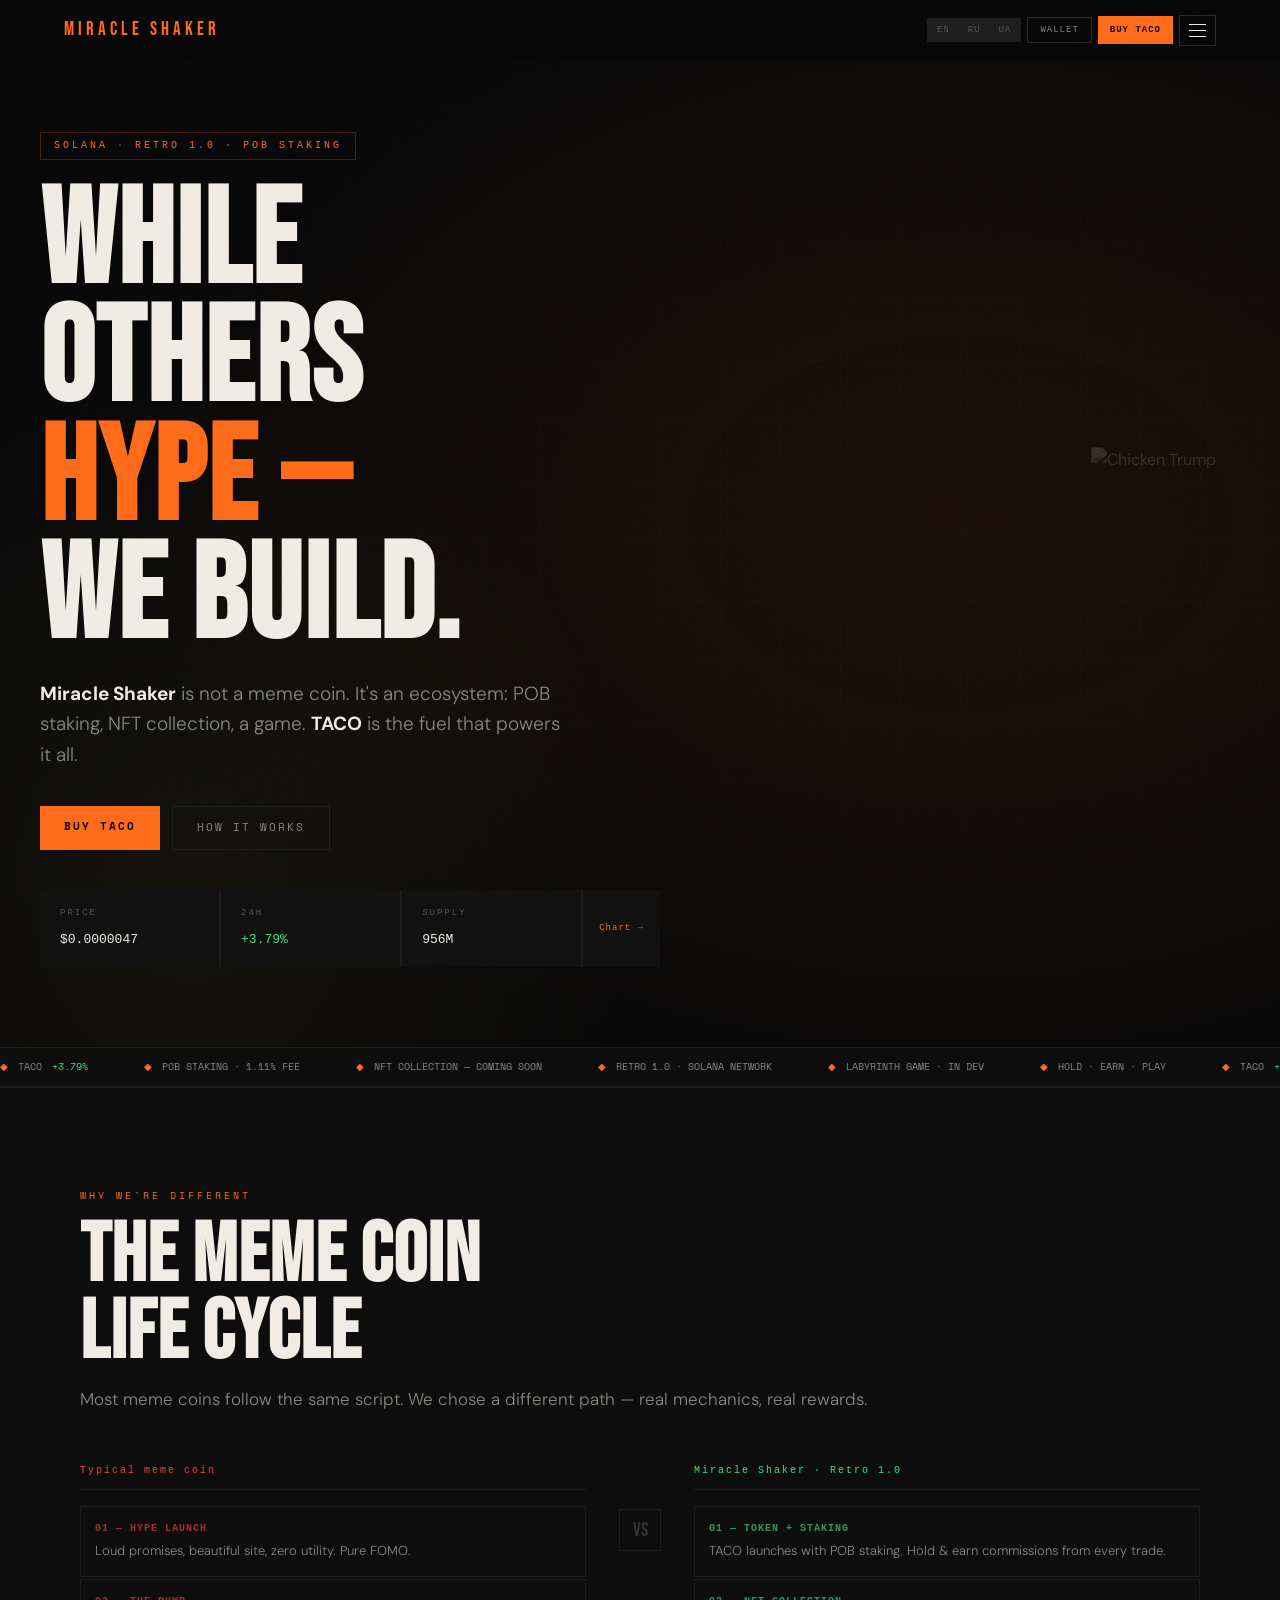
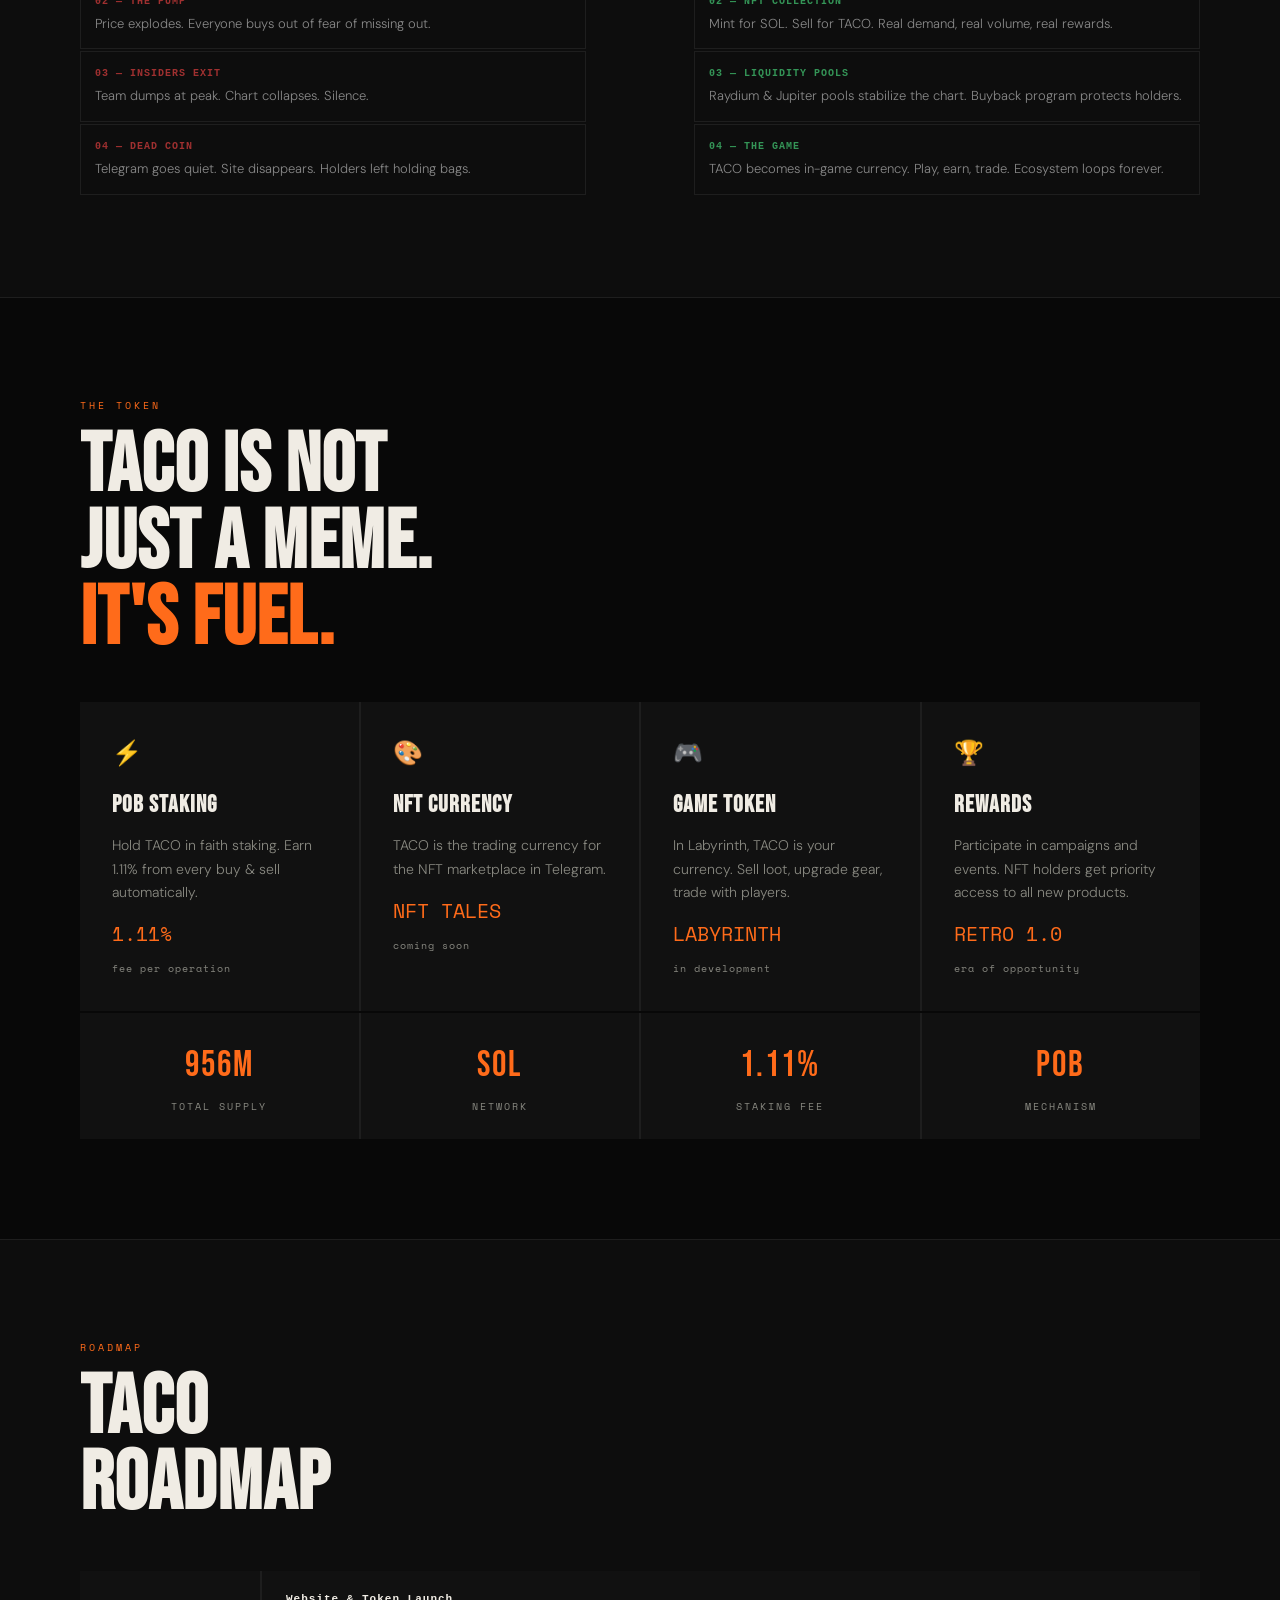
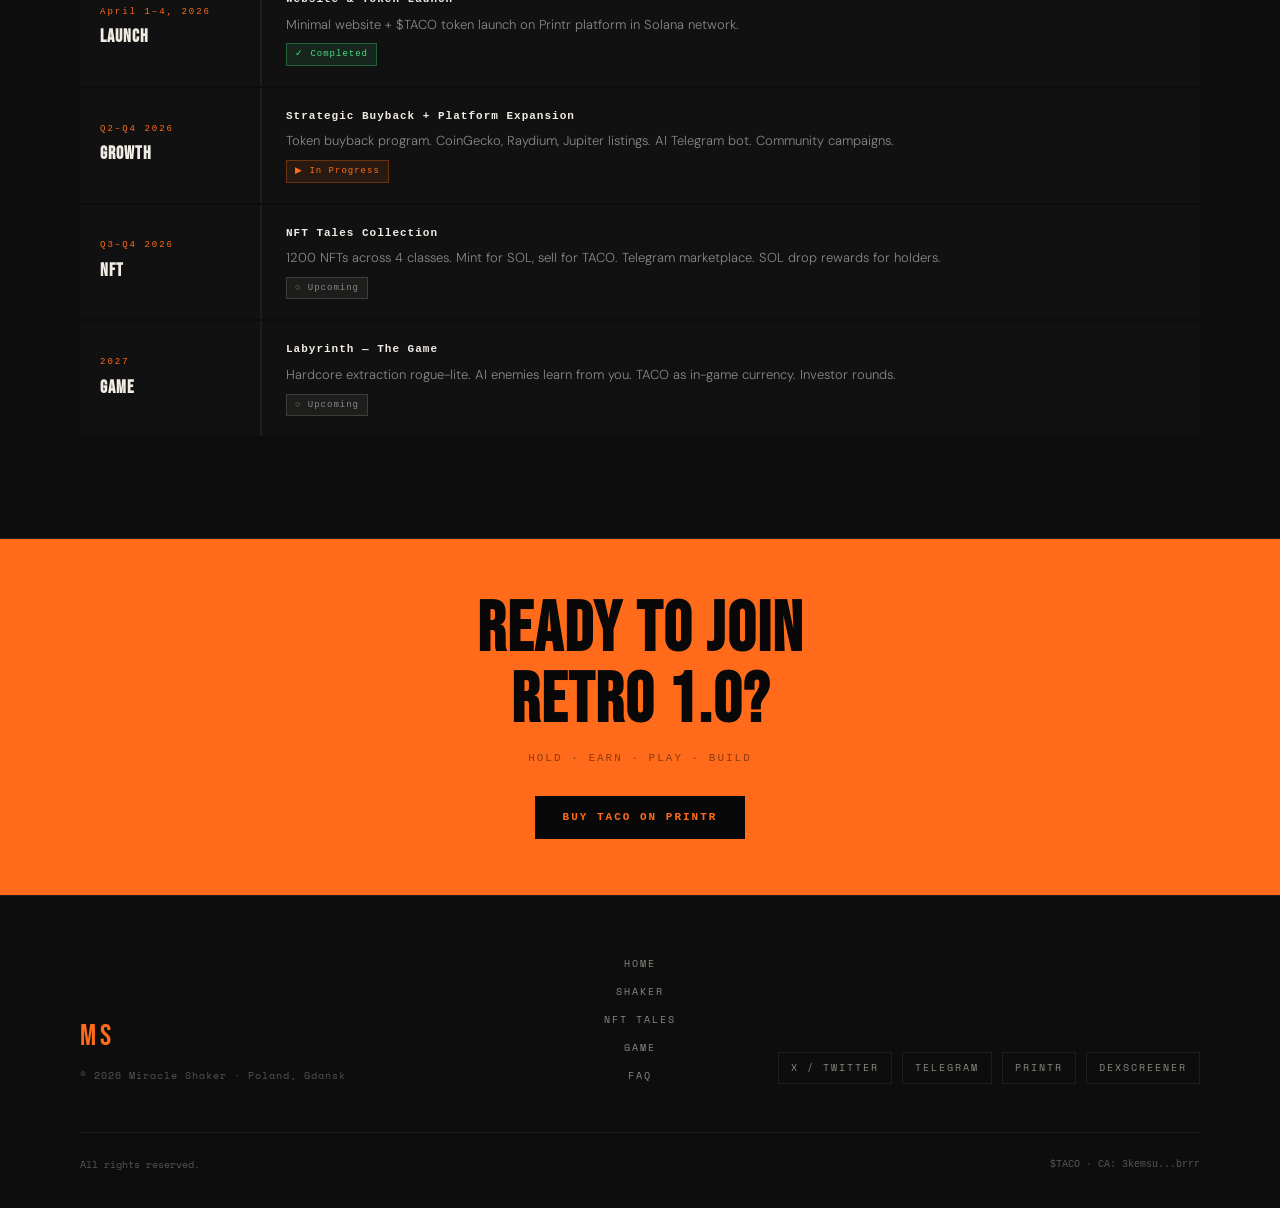
==== miraclev2/index.html @ 6a6742a9 "miracle shaker v2" ====
<!DOCTYPE html>
<html lang="en">
<head>
  <meta charset="UTF-8">
  <meta name="viewport" content="width=device-width, initial-scale=1.0">
  <title>Miracle Shaker — TACO Token · Retro 1.0</title>
  <meta name="description" content="Miracle Shaker is not just a meme coin. POB Staking, NFT Tales, Labyrinth Game. All on Solana.">
  <link rel="preconnect" href="https://fonts.googleapis.com">
  <link rel="preconnect" href="https://fonts.gstatic.com" crossorigin>
  <link href="https://fonts.googleapis.com/css2?family=Space+Mono:wght@400;700&family=Bebas+Neue&family=DM+Sans:wght@300;400;500&display=swap" rel="stylesheet">
  <link rel="stylesheet" href="styles.css">
<style>
.hero { min-height:100vh; display:flex; flex-direction:column; justify-content:center; padding:130px 40px 80px; position:relative; overflow:hidden; }
.hero-bg { position:absolute; inset:0; background:radial-gradient(ellipse 65% 55% at 75% 50%,rgba(255,107,26,0.09),transparent),radial-gradient(ellipse 35% 50% at 15% 85%,rgba(255,209,102,0.05),transparent); }
.hero-grid { position:absolute; inset:0; background-image:linear-gradient(#1e1e1e 1px,transparent 1px),linear-gradient(90deg,#1e1e1e 1px,transparent 1px); background-size:60px 60px; opacity:0.22; mask-image:radial-gradient(ellipse at 70% 50%,black 20%,transparent 70%); }
.hero-chicken { position:absolute; right:5%; bottom:0; height:75vh; max-height:600px; opacity:0.15; pointer-events:none; }
.token-strip { display:grid; grid-template-columns:1fr 1fr 1fr auto; gap:2px; background:#1e1e1e; max-width:620px; margin-top:40px; }
.ts-cell { background:#111; padding:16px 20px; }
.ts-cell label { font-family:monospace; font-size:9px; letter-spacing:2px; text-transform:uppercase; color:#555; display:block; margin-bottom:5px; }
.ts-cell .v { font-family:monospace; font-size:13px; color:#f0ece4; }
.ts-cell .v.g { color:#4ade80; }
.lc-grid { display:grid; grid-template-columns:1fr 52px 1fr; gap:28px; margin-top:48px; align-items:start; }
.lc-bad h4 { font-family:monospace; font-size:10px; letter-spacing:1px; color:rgba(239,68,68,0.65); margin-bottom:4px; }
.lc-good h4 { font-family:monospace; font-size:10px; letter-spacing:1px; color:rgba(74,222,128,0.65); margin-bottom:4px; }
.lc-step { padding:14px; border:1px solid #1e1e1e; margin-bottom:2px; }
.lc-step p { font-size:13px; color:#888; font-weight:300; }
.lc-col-title { font-family:monospace; font-size:10px; letter-spacing:2px; margin-bottom:16px; padding-bottom:10px; border-bottom:1px solid #1e1e1e; }
.lc-vs { display:flex; align-items:flex-start; justify-content:center; padding-top:46px; }
.vs-box { font-family:"Bebas Neue",Impact,sans-serif; font-size:20px; color:#333; border:1px solid #1e1e1e; width:42px; height:42px; display:flex; align-items:center; justify-content:center; }
.roadmap-item { display:grid; grid-template-columns:180px 1fr; gap:2px; background:#1e1e1e; margin-bottom:2px; }
.rm-date { background:#111; padding:20px; display:flex; flex-direction:column; justify-content:center; }
.rm-date span { font-family:monospace; font-size:9px; letter-spacing:2px; color:#ff6b1a; margin-bottom:4px; display:block; }
.rm-date strong { font-family:"Bebas Neue",Impact,sans-serif; font-size:18px; letter-spacing:1px; }
.rm-content { background:#111; padding:20px 24px; }
.rm-content h4 { font-family:monospace; font-size:11px; letter-spacing:1px; color:#f0ece4; margin-bottom:6px; }
.rm-content p { font-size:13px; color:#888; font-weight:300; line-height:1.6; }
.rm-badge { display:inline-block; font-family:monospace; font-size:9px; letter-spacing:1px; padding:3px 8px; margin-top:8px; }
.rm-done { background:rgba(74,222,128,0.1); color:#4ade80; border:1px solid rgba(74,222,128,0.3); }
.rm-progress { background:rgba(255,107,26,0.1); color:#ff6b1a; border:1px solid rgba(255,107,26,0.3); }
.rm-upcoming { background:rgba(136,136,128,0.1); color:#888; border:1px solid rgba(136,136,128,0.3); }
@media(max-width:900px){ .hero{padding:110px 20px 60px;} .lc-grid{grid-template-columns:1fr;} .lc-vs{display:none;} .token-strip{grid-template-columns:1fr 1fr; max-width:100%;} .roadmap-item{grid-template-columns:1fr;} }
</style>
</head>
<body>
<nav id="main-nav" style="position:fixed;top:0;left:0;right:0;z-index:500;background:rgba(8,8,8,0.96);backdrop-filter:blur(12px);border-bottom:1px solid transparent;transition:border-bottom-color 0.3s;box-sizing:border-box;">
  <div style="max-width:1200px;margin:0 auto;padding:0 24px;height:60px;display:flex;flex-direction:row;align-items:center;justify-content:space-between;gap:12px;">
    <a href="index.html" style="font-family:'Bebas Neue',Impact,sans-serif;font-size:19px;letter-spacing:4px;color:#ff6b1a;text-decoration:none;flex-shrink:0;">MIRACLE SHAKER</a>
    <div style="display:flex;align-items:center;gap:6px;flex-shrink:0;">
      <div style="display:flex;gap:2px;background:#1e1e1e;padding:2px;">
        <button class="lang-btn" data-lang="en" style="font-family:monospace;font-size:9px;letter-spacing:1px;background:none;border:none;color:#555;padding:5px 8px;cursor:pointer;transition:all 0.2s;">EN</button>
        <button class="lang-btn" data-lang="ru" style="font-family:monospace;font-size:9px;letter-spacing:1px;background:none;border:none;color:#555;padding:5px 8px;cursor:pointer;transition:all 0.2s;">RU</button>
        <button class="lang-btn" data-lang="ua" style="font-family:monospace;font-size:9px;letter-spacing:1px;background:none;border:none;color:#555;padding:5px 8px;cursor:pointer;transition:all 0.2s;">UA</button>
      </div>
      <button id="wallet-btn" style="font-family:monospace;font-size:9px;letter-spacing:1px;color:#888;background:none;border:1px solid #2a2a2a;padding:7px 12px;cursor:pointer;transition:all 0.2s;white-space:nowrap;">WALLET</button>
      <a href="https://app.printr.money/trade/3kemsuKXgMGmDu7oASK9m2BKeFyGGyzDsyNgvrBtbrrr" id="nav-buy" target="_blank" style="font-family:monospace;font-size:9px;letter-spacing:1px;color:#080808;background:#ff6b1a;padding:7px 12px;text-decoration:none;font-weight:700;white-space:nowrap;">BUY TACO</a>
      <button id="nav-burger" style="background:none;border:1px solid #2a2a2a;padding:8px 9px;cursor:pointer;display:flex;flex-direction:column;gap:5px;flex-shrink:0;">
        <span style="display:block;width:17px;height:1px;background:#f0ece4;"></span>
        <span style="display:block;width:17px;height:1px;background:#f0ece4;"></span>
        <span style="display:block;width:17px;height:1px;background:#f0ece4;"></span>
      </button>
    </div>
  </div>
</nav>

<div id="nav-overlay" style="display:none;position:fixed;inset:0;background:rgba(0,0,0,0.65);z-index:498;"></div>
<div id="slide-menu" style="position:fixed;top:0;right:0;width:260px;height:100vh;background:#0d0d0d;border-left:1px solid #1e1e1e;z-index:499;transform:translateX(100%);transition:transform 0.3s ease;display:flex;flex-direction:column;padding:20px 24px;">
  <div style="display:flex;justify-content:space-between;align-items:center;margin-bottom:28px;">
    <span style="font-family:'Bebas Neue',Impact,sans-serif;font-size:15px;letter-spacing:3px;color:#ff6b1a;">MENU</span>
    <button id="menu-close" style="background:none;border:1px solid #2a2a2a;color:#888;width:30px;height:30px;cursor:pointer;font-size:13px;display:flex;align-items:center;justify-content:center;">&#x2715;</button>
  </div>
  <a href="index.html" id="nav-home" style="font-family:monospace;font-size:10px;letter-spacing:2px;color:#888;text-decoration:none;padding:13px 0;border-bottom:1px solid #1e1e1e;display:block;">HOME</a>
  <a href="shaker.html" id="nav-shaker" style="font-family:monospace;font-size:10px;letter-spacing:2px;color:#888;text-decoration:none;padding:13px 0;border-bottom:1px solid #1e1e1e;display:block;">SHAKER</a>
  <a href="nft-tales.html" id="nav-nft" style="font-family:monospace;font-size:10px;letter-spacing:2px;color:#888;text-decoration:none;padding:13px 0;border-bottom:1px solid #1e1e1e;display:block;">NFT TALES</a>
  <a href="game.html" id="nav-game" style="font-family:monospace;font-size:10px;letter-spacing:2px;color:#888;text-decoration:none;padding:13px 0;border-bottom:1px solid #1e1e1e;display:block;">GAME</a>
  <a href="faq.html" id="nav-faq" style="font-family:monospace;font-size:10px;letter-spacing:2px;color:#888;text-decoration:none;padding:13px 0;display:block;">FAQ</a>
  <div style="margin-top:auto;padding-top:20px;border-top:1px solid #1e1e1e;display:flex;flex-direction:column;gap:8px;">
    <a href="https://app.printr.money/trade/3kemsuKXgMGmDu7oASK9m2BKeFyGGyzDsyNgvrBtbrrr" target="_blank" style="font-family:monospace;font-size:10px;letter-spacing:1px;background:#ff6b1a;color:#080808;padding:11px;text-decoration:none;font-weight:700;display:block;text-align:center;">BUY TACO</a>
    <a href="https://t.me/+Bcx42tPC-DE1NTRk" target="_blank" style="font-family:monospace;font-size:10px;letter-spacing:1px;border:1px solid #2a2a2a;color:#888;padding:10px;text-decoration:none;display:block;text-align:center;">TELEGRAM</a>
  </div>
</div>

<!-- HERO -->
<section class="hero">
  <div class="hero-bg"></div>
  <div class="hero-grid"></div>
  <img src="https://files.catbox.moe/5sbegc.png" alt="Chicken Trump" class="hero-chicken">
  <div style="position:relative;z-index:1;max-width:700px;">
    <div style="font-family:monospace;font-size:10px;letter-spacing:3px;text-transform:uppercase;color:#ff6b1a;border:1px solid rgba(255,107,26,0.25);display:inline-block;padding:5px 13px;margin-bottom:24px;" data-en="Solana &#xB7; Retro 1.0 &#xB7; POB Staking" data-ru="Solana &#xB7; Retro 1.0 &#xB7; POB &#x421;&#x442;&#x435;&#x439;&#x43A;&#x438;&#x43D;&#x433;" data-ua="Solana &#xB7; Retro 1.0 &#xB7; POB &#x421;&#x442;&#x435;&#x439;&#x43A;&#x456;&#x43D;&#x433;">Solana &#xB7; Retro 1.0 &#xB7; POB Staking</div>
    <h1 style="font-family:'Bebas Neue',Impact,sans-serif;font-size:clamp(68px,10.5vw,140px);line-height:0.88;letter-spacing:2px;color:#f0ece4;" data-en="WHILE<br>OTHERS<br><span style='color:#ff6b1a'>HYPE &#x2014;</span><br>WE BUILD." data-ru="&#x41F;&#x41E;&#x41A;&#x410;&#x20;&#x414;&#x420;&#x423;&#x413;&#x418;&#x415;<br>&#x425;&#x410;&#x419;&#x41F;&#x423;&#x42e;&#x422;<br><span style='color:#ff6b1a'>&#x41C;&#x42B;&#x20;&#x421;&#x422;&#x420;&#x41E;&#x418;&#x41C;</span>" data-ua="&#x41F;&#x41E;&#x41A;&#x418;&#x20;&#x406;&#x41D;&#x428;&#x406;<br>&#x425;&#x410;&#x419;&#x41F;&#x423;&#x42e;&#x422;&#x42C;<br><span style='color:#ff6b1a'>&#x41C;&#x418;&#x20;&#x411;&#x423;&#x414;&#x423;&#x454;&#x41C;&#x41E;</span>">WHILE<br>OTHERS<br><span style="color:#ff6b1a">HYPE &#x2014;</span><br>WE BUILD.</h1>
    <p style="font-size:clamp(15px,1.8vw,19px);color:#888;max-width:520px;margin:22px 0 36px;font-weight:300;" data-en="<strong style='color:#f0ece4'>Miracle Shaker</strong> is not a meme coin. It&#x27;s an ecosystem: POB staking, NFT collection, a game. <strong style='color:#f0ece4'>TACO</strong> is the fuel that powers it all." data-ru="<strong style='color:#f0ece4'>Miracle Shaker</strong> &#x2014; &#x44D;&#x442;&#x43E; &#x43D;&#x435; &#x43F;&#x440;&#x43E;&#x441;&#x442;&#x43E; &#x43C;&#x435;&#x43C;-&#x43A;&#x43E;&#x438;&#x43D;. &#x42D;&#x442;&#x43E; &#x44D;&#x43A;&#x43E;&#x441;&#x438;&#x441;&#x442;&#x435;&#x43C;&#x430;: POB &#x441;&#x442;&#x435;&#x439;&#x43A;&#x438;&#x43D;&#x433;, NFT &#x43A;&#x43E;&#x43B;&#x43B;&#x435;&#x43A;&#x446;&#x438;&#x44F;, &#x438;&#x433;&#x440;&#x430;. <strong style='color:#f0ece4'>TACO</strong> &#x2014; &#x442;&#x43E;&#x43F;&#x43B;&#x438;&#x432;&#x43E;." data-ua="<strong style='color:#f0ece4'>Miracle Shaker</strong> &#x2014; &#x446;&#x435; &#x43D;&#x435; &#x43F;&#x440;&#x43E;&#x441;&#x442;&#x43E; &#x43C;&#x435;&#x43C;-&#x43A;&#x43E;&#x457;&#x43D;. &#x426;&#x435; &#x435;&#x43A;&#x43E;&#x441;&#x438;&#x441;&#x442;&#x435;&#x43C;&#x430;: POB &#x441;&#x442;&#x435;&#x439;&#x43A;&#x456;&#x43D;&#x433;, NFT &#x43A;&#x43E;&#x43B;&#x435;&#x43A;&#x446;&#x456;&#x44F;, &#x433;&#x440;&#x430;. <strong style='color:#f0ece4'>TACO</strong> &#x2014; &#x43F;&#x430;&#x43B;&#x438;&#x432;&#x43E;."><strong style="color:#f0ece4">Miracle Shaker</strong> is not a meme coin. It's an ecosystem: POB staking, NFT collection, a game. <strong style="color:#f0ece4">TACO</strong> is the fuel that powers it all.</p>
    <div style="display:flex;gap:12px;flex-wrap:wrap;">
      <a href="https://app.printr.money/trade/3kemsuKXgMGmDu7oASK9m2BKeFyGGyzDsyNgvrBtbrrr" class="btn btn-primary" target="_blank" data-en="Buy TACO" data-ru="&#x41A;&#x443;&#x43F;&#x438;&#x442;&#x44C; TACO" data-ua="&#x41A;&#x443;&#x43F;&#x438;&#x442;&#x438; TACO">Buy TACO</a>
      <a href="shaker.html" class="btn btn-ghost" data-en="How it works" data-ru="&#x41A;&#x430;&#x43A; &#x440;&#x430;&#x431;&#x43E;&#x442;&#x430;&#x435;&#x442;" data-ua="&#x42F;&#x43A; &#x446;&#x435; &#x43F;&#x440;&#x430;&#x446;&#x44E;&#x454;">How it works</a>
    </div>
    <!-- TOKEN STRIP -->
    <div class="token-strip">
      <div class="ts-cell"><label data-en="Price" data-ru="&#x426;&#x435;&#x43D;&#x430;" data-ua="&#x426;&#x456;&#x43D;&#x430;">Price</label><span class="v">$0.0000047</span></div>
      <div class="ts-cell"><label>24H</label><span class="v g">+3.79%</span></div>
      <div class="ts-cell"><label>Supply</label><span class="v">956M</span></div>
      <div class="ts-cell" style="display:flex;align-items:center;padding:0 16px;">
        <a href="https://dexscreener.com/solana/3kemsuKXgMGmDu7oASK9m2BKeFyGGyzDsyNgvrBtbrrr" target="_blank" style="font-family:monospace;font-size:9px;letter-spacing:1px;color:#ff6b1a;text-decoration:none;white-space:nowrap;" data-en="Chart &#x2192;" data-ru="&#x413;&#x440;&#x430;&#x444;&#x438;&#x43A; &#x2192;" data-ua="&#x413;&#x440;&#x430;&#x444;&#x456;&#x43A; &#x2192;">Chart &#x2192;</a>
      </div>
    </div>
    <!-- WALLET PANEL -->
    <div id="wallet-panel">
      <div class="wp-header">
        <span class="wp-addr">&#x25CF; <span id="wp-addr">---</span></span>
        <button class="wp-disconnect" id="wp-disconnect" data-en="DISCONNECT" data-ru="&#x41E;&#x422;&#x41A;&#x41B;&#x42E;&#x427;&#x418;&#x422;&#x42C;" data-ua="&#x412;&#x406;&#x414;&#x41A;&#x41B;&#x42E;&#x427;&#x418;&#x422;&#x418;">DISCONNECT</button>
      </div>
      <div class="wp-balances">
        <div class="wp-bal"><label>SOL</label><span class="val sol" id="wp-sol">&#x2014;</span></div>
        <div class="wp-bal"><label>TACO</label><span class="val taco" id="wp-taco">&#x2014;</span></div>
      </div>
    </div>
  </div>
</section>

<div class="ticker">
  <div class="ticker-track">
    <span class="ticker-item"><span class="ticker-dot">&#x25C6;</span> TACO <span class="up">+3.79%</span></span>
    <span class="ticker-item"><span class="ticker-dot">&#x25C6;</span> POB STAKING &#xB7; 1.11% FEE</span>
    <span class="ticker-item"><span class="ticker-dot">&#x25C6;</span> NFT COLLECTION &#x2014; COMING SOON</span>
    <span class="ticker-item"><span class="ticker-dot">&#x25C6;</span> RETRO 1.0 &#xB7; SOLANA NETWORK</span>
    <span class="ticker-item"><span class="ticker-dot">&#x25C6;</span> LABYRINTH GAME &#xB7; IN DEV</span>
    <span class="ticker-item"><span class="ticker-dot">&#x25C6;</span> HOLD &#xB7; EARN &#xB7; PLAY</span>
    <span class="ticker-item"><span class="ticker-dot">&#x25C6;</span> TACO <span class="up">+3.79%</span></span>
    <span class="ticker-item"><span class="ticker-dot">&#x25C6;</span> POB STAKING &#xB7; 1.11% FEE</span>
    <span class="ticker-item"><span class="ticker-dot">&#x25C6;</span> NFT COLLECTION &#x2014; COMING SOON</span>
    <span class="ticker-item"><span class="ticker-dot">&#x25C6;</span> RETRO 1.0 &#xB7; SOLANA NETWORK</span>
    <span class="ticker-item"><span class="ticker-dot">&#x25C6;</span> LABYRINTH GAME &#xB7; IN DEV</span>
    <span class="ticker-item"><span class="ticker-dot">&#x25C6;</span> HOLD &#xB7; EARN &#xB7; PLAY</span>
  </div>
</div>

<!-- WHY WE'RE DIFFERENT -->
<div class="section-alt">
  <div class="container">
    <span class="label reveal" data-en="Why we're different" data-ru="&#x41F;&#x43E;&#x447;&#x435;&#x43C;&#x443; &#x43C;&#x44B; &#x434;&#x440;&#x443;&#x433;&#x438;&#x435;" data-ua="&#x427;&#x43E;&#x43C;&#x443; &#x43C;&#x438; &#x456;&#x43D;&#x448;&#x456;">Why we're different</span>
    <h2 class="display-title reveal" data-en="THE MEME COIN<br>LIFE CYCLE" data-ru="&#x416;&#x418;&#x417;&#x41D;&#x415;&#x41D;&#x41D;&#x42B;&#x419;<br>&#x426;&#x418;&#x41A;&#x41B; &#x41C;&#x415;&#x41C;-&#x41A;&#x41E;&#x418;&#x41D;&#x410;" data-ua="&#x416;&#x418;&#x422;&#x422;&#x404;&#x412;&#x418;&#x419;<br>&#x426;&#x418;&#x41A;&#x41B; &#x41C;&#x415;&#x41C;-&#x41A;&#x41E;&#x406;&#x41D;&#x423;">THE MEME COIN<br>LIFE CYCLE</h2>
    <p class="body-lead reveal" style="margin-top:14px;" data-en="Most meme coins follow the same script. We chose a different path &#x2014; real mechanics, real rewards." data-ru="&#x411;&#x43E;&#x43B;&#x44C;&#x448;&#x438;&#x43D;&#x441;&#x442;&#x432;&#x43E; &#x43C;&#x435;&#x43C;-&#x43A;&#x43E;&#x438;&#x43D;&#x43E;&#x432; &#x438;&#x434;&#x443;&#x442; &#x43F;&#x43E; &#x43E;&#x434;&#x43D;&#x43E;&#x43C;&#x443; &#x441;&#x446;&#x435;&#x43D;&#x430;&#x440;&#x438;&#x44E;. &#x41C;&#x44B; &#x432;&#x44B;&#x431;&#x440;&#x430;&#x43B;&#x438; &#x434;&#x440;&#x443;&#x433;&#x43E;&#x439; &#x43F;&#x443;&#x442;&#x44C; &#x2014; &#x440;&#x435;&#x430;&#x43B;&#x44C;&#x43D;&#x430;&#x44F; &#x43C;&#x435;&#x445;&#x430;&#x43D;&#x438;&#x43A;&#x430;." data-ua="&#x411;&#x456;&#x43B;&#x44C;&#x448;&#x456;&#x441;&#x442;&#x44C; &#x43C;&#x435;&#x43C;-&#x43A;&#x43E;&#x457;&#x43D;&#x456;&#x432; &#x439;&#x434;&#x443;&#x442;&#x44C; &#x437;&#x430; &#x43E;&#x434;&#x43D;&#x438;&#x43C; &#x441;&#x446;&#x435;&#x43D;&#x430;&#x440;&#x456;&#x454;&#x43C;. &#x41C;&#x438; &#x43E;&#x431;&#x440;&#x430;&#x43B;&#x438; &#x456;&#x43D;&#x448;&#x438;&#x439; &#x448;&#x43B;&#x44F;&#x445;.">Most meme coins follow the same script. We chose a different path &#x2014; real mechanics, real rewards.</p>
    <div class="lc-grid reveal">
      <div>
        <div class="lc-col-title" style="color:#ef4444;" data-en="Typical meme coin" data-ru="&#x422;&#x438;&#x43F;&#x438;&#x447;&#x43D;&#x44B;&#x439; &#x43C;&#x435;&#x43C;-&#x43A;&#x43E;&#x438;&#x43D;" data-ua="&#x422;&#x438;&#x43F;&#x43E;&#x432;&#x438;&#x439; &#x43C;&#x435;&#x43C;-&#x43A;&#x43E;&#x457;&#x43D;">Typical meme coin</div>
        <div class="lc-step lc-bad"><h4 data-en="01 &#x2014; HYPE LAUNCH" data-ru="01 &#x2014; &#x425;&#x410;&#x419;&#x41F; &#x417;&#x410;&#x41F;&#x423;&#x421;&#x41A;" data-ua="01 &#x2014; &#x425;&#x410;&#x419;&#x41F; &#x417;&#x410;&#x41F;&#x423;&#x421;&#x41A;">01 &#x2014; HYPE LAUNCH</h4><p data-en="Loud promises, beautiful site, zero utility. Pure FOMO." data-ru="&#x413;&#x440;&#x43E;&#x43C;&#x43A;&#x438;&#x435; &#x43E;&#x431;&#x435;&#x449;&#x430;&#x43D;&#x438;&#x44F;, &#x43A;&#x440;&#x430;&#x441;&#x438;&#x432;&#x44B;&#x439; &#x441;&#x430;&#x439;&#x442;, &#x43D;&#x443;&#x43B;&#x435;&#x432;&#x430;&#x44F; &#x446;&#x435;&#x43D;&#x43D;&#x43E;&#x441;&#x442;&#x44C;. &#x427;&#x438;&#x441;&#x442;&#x44B;&#x439; FOMO." data-ua="&#x413;&#x440;&#x430;&#x442;&#x43D;&#x456; &#x43E;&#x431;&#x456;&#x446;&#x44F;&#x43D;&#x43A;&#x438;, &#x43D;&#x443;&#x43B;&#x44C;&#x43E;&#x432;&#x430; &#x446;&#x456;&#x43D;&#x43D;&#x456;&#x441;&#x442;&#x44C;. &#x427;&#x438;&#x441;&#x442;&#x438;&#x439; FOMO.">Loud promises, beautiful site, zero utility. Pure FOMO.</p></div>
        <div class="lc-step lc-bad"><h4 data-en="02 &#x2014; THE PUMP" data-ru="02 &#x2014; &#x41F;&#x410;&#x41C;&#x41F;" data-ua="02 &#x2014; &#x41F;&#x410;&#x41C;&#x41F;">02 &#x2014; THE PUMP</h4><p data-en="Price explodes. Everyone buys out of fear of missing out." data-ru="&#x426;&#x435;&#x43D;&#x430; &#x432;&#x437;&#x440;&#x44B;&#x432;&#x430;&#x435;&#x442;&#x441;&#x44F;. &#x412;&#x441;&#x435; &#x43F;&#x43E;&#x43A;&#x443;&#x43F;&#x430;&#x44E;&#x442; &#x438;&#x437;-&#x437;&#x430; &#x441;&#x442;&#x440;&#x430;&#x445;&#x430; &#x443;&#x43F;&#x443;&#x441;&#x442;&#x438;&#x442;&#x44C;." data-ua="&#x426;&#x456;&#x43D;&#x430; &#x432;&#x438;&#x431;&#x443;&#x445;&#x430;&#x454;. &#x412;&#x441;&#x456; &#x43A;&#x443;&#x43F;&#x443;&#x44E;&#x442;&#x44C; &#x437;&#x456; &#x441;&#x442;&#x440;&#x430;&#x445;&#x443; &#x43F;&#x440;&#x43E;&#x43F;&#x443;&#x441;&#x442;&#x438;&#x442;&#x438;.">Price explodes. Everyone buys out of fear of missing out.</p></div>
        <div class="lc-step lc-bad"><h4 data-en="03 &#x2014; INSIDERS EXIT" data-ru="03 &#x2014; &#x418;&#x41D;&#x421;&#x410;&#x419;&#x414;&#x415;&#x420;&#x42B; &#x412;&#x42B;&#x425;&#x41E;&#x414;&#x42F;&#x422;" data-ua="03 &#x2014; &#x406;&#x41D;&#x421;&#x410;&#x419;&#x414;&#x415;&#x420;&#x418; &#x412;&#x418;&#x425;&#x41E;&#x414;&#x42F;&#x422;&#x42C;">03 &#x2014; INSIDERS EXIT</h4><p data-en="Team dumps at peak. Chart collapses. Silence." data-ru="&#x41A;&#x43E;&#x43C;&#x430;&#x43D;&#x434;&#x430; &#x441;&#x431;&#x440;&#x430;&#x441;&#x44B;&#x432;&#x430;&#x435;&#x442; &#x432; &#x43F;&#x438;&#x43A;. &#x413;&#x440;&#x430;&#x444;&#x438;&#x43A; &#x440;&#x443;&#x448;&#x438;&#x442;&#x441;&#x44F;. &#x422;&#x438;&#x448;&#x438;&#x43D;&#x430;." data-ua="&#x41A;&#x43E;&#x43C;&#x430;&#x43D;&#x434;&#x430; &#x437;&#x431;&#x440;&#x43E;&#x441;&#x443;&#x454; &#x43D;&#x430; &#x43F;&#x456;&#x43A;&#x443;. &#x413;&#x440;&#x430;&#x444;&#x456;&#x43A; &#x43F;&#x430;&#x434;&#x430;&#x454;. &#x422;&#x438;&#x448;&#x430;.">Team dumps at peak. Chart collapses. Silence.</p></div>
        <div class="lc-step lc-bad"><h4 data-en="04 &#x2014; DEAD COIN" data-ru="04 &#x2014; &#x41C;&#x451;&#x420;&#x422;&#x42B;&#x419; &#x41A;&#x41E;&#x418;&#x41D;" data-ua="04 &#x2014; &#x41C;&#x415;&#x420;&#x422;&#x412;&#x418;&#x419; &#x41A;&#x41E;&#x406;&#x41D;">04 &#x2014; DEAD COIN</h4><p data-en="Telegram goes quiet. Site disappears. Holders left holding bags." data-ru="Telegram &#x43C;&#x43E;&#x43B;&#x447;&#x438;&#x442;. &#x421;&#x430;&#x439;&#x442; &#x438;&#x441;&#x447;&#x435;&#x437;&#x430;&#x435;&#x442;. &#x425;&#x43E;&#x43B;&#x434;&#x435;&#x440;&#x44B; &#x441; &#x431;&#x435;&#x441;&#x446;&#x435;&#x43D;&#x43D;&#x44B;&#x43C;&#x438; &#x442;&#x43E;&#x43A;&#x435;&#x43D;&#x430;&#x43C;&#x438;." data-ua="Telegram &#x437;&#x430;&#x43C;&#x43E;&#x432;&#x43A;&#x430;&#x454;. &#x421;&#x430;&#x439;&#x442; &#x437;&#x43D;&#x438;&#x43A;&#x430;&#x454;. &#x425;&#x43E;&#x43B;&#x434;&#x435;&#x440;&#x438; &#x437;&#x456; &#x437;&#x431;&#x438;&#x442;&#x43A;&#x43E;&#x432;&#x43E;&#x44E; &#x43C;&#x430;&#x441;&#x43E;&#x44E;.">Telegram goes quiet. Site disappears. Holders left holding bags.</p></div>
      </div>
      <div class="lc-vs"><div class="vs-box">VS</div></div>
      <div>
        <div class="lc-col-title" style="color:#4ade80;">Miracle Shaker &#xB7; Retro 1.0</div>
        <div class="lc-step lc-good"><h4 data-en="01 &#x2014; TOKEN + STAKING" data-ru="01 &#x2014; &#x422;&#x41E;&#x41A;&#x415;&#x41D; + &#x421;&#x422;&#x415;&#x419;&#x41A;&#x418;&#x41D;&#x413;" data-ua="01 &#x2014; &#x422;&#x41E;&#x41A;&#x415;&#x41D; + &#x421;&#x422;&#x415;&#x419;&#x41A;&#x406;&#x41D;&#x413;">01 &#x2014; TOKEN + STAKING</h4><p data-en="TACO launches with POB staking. Hold &amp; earn commissions from every trade." data-ru="TACO &#x437;&#x430;&#x43F;&#x443;&#x441;&#x43A;&#x430;&#x435;&#x442;&#x441;&#x44F; &#x441; POB &#x441;&#x442;&#x435;&#x439;&#x43A;&#x438;&#x43D;&#x433;&#x43E;&#x43C;. &#x414;&#x435;&#x440;&#x436;&#x438; &#x438; &#x43F;&#x43E;&#x43B;&#x443;&#x447;&#x430;&#x439; &#x43A;&#x43E;&#x43C;&#x438;&#x441;&#x441;&#x438;&#x438; &#x441; &#x43A;&#x430;&#x436;&#x434;&#x43E;&#x439; &#x441;&#x434;&#x435;&#x43B;&#x43A;&#x438;." data-ua="TACO &#x437;&#x430;&#x43F;&#x443;&#x441;&#x43A;&#x430;&#x454;&#x442;&#x44C;&#x441;&#x44F; &#x437; POB &#x441;&#x442;&#x435;&#x439;&#x43A;&#x456;&#x43D;&#x433;&#x43E;&#x43C;. &#x422;&#x440;&#x438;&#x43C;&#x430;&#x439; &#x456; &#x43E;&#x442;&#x440;&#x438;&#x43C;&#x443;&#x439; &#x43A;&#x43E;&#x43C;&#x456;&#x441;&#x456;&#x457;.">TACO launches with POB staking. Hold &amp; earn commissions from every trade.</p></div>
        <div class="lc-step lc-good"><h4 data-en="02 &#x2014; NFT COLLECTION" data-ru="02 &#x2014; NFT &#x41A;&#x41E;&#x41B;&#x41B;&#x415;&#x41A;&#x426;&#x418;&#x42F;" data-ua="02 &#x2014; NFT &#x41A;&#x41E;&#x41B;&#x415;&#x41A;&#x426;&#x406;&#x42F;">02 &#x2014; NFT COLLECTION</h4><p data-en="Mint for SOL. Sell for TACO. Real demand, real volume, real rewards." data-ru="&#x41C;&#x438;&#x43D;&#x442; &#x437;&#x430; SOL. &#x41F;&#x440;&#x43E;&#x434;&#x430;&#x436;&#x430; &#x437;&#x430; TACO. &#x420;&#x435;&#x430;&#x43B;&#x44C;&#x43D;&#x44B;&#x439; &#x441;&#x43F;&#x440;&#x43E;&#x441;, &#x440;&#x435;&#x430;&#x43B;&#x44C;&#x43D;&#x44B;&#x435; &#x432;&#x43E;&#x437;&#x43D;&#x430;&#x433;&#x440;&#x430;&#x436;&#x434;&#x435;&#x43D;&#x438;&#x44F;." data-ua="&#x41C;&#x456;&#x43D;&#x442; &#x437;&#x430; SOL. &#x41F;&#x440;&#x43E;&#x434;&#x430;&#x436; &#x437;&#x430; TACO. &#x420;&#x435;&#x430;&#x43B;&#x44C;&#x43D;&#x438;&#x439; &#x43F;&#x43E;&#x43F;&#x438;&#x442;, &#x440;&#x435;&#x430;&#x43B;&#x44C;&#x43D;&#x456; &#x43D;&#x430;&#x433;&#x43E;&#x440;&#x43E;&#x434;&#x438;.">Mint for SOL. Sell for TACO. Real demand, real volume, real rewards.</p></div>
        <div class="lc-step lc-good"><h4 data-en="03 &#x2014; LIQUIDITY POOLS" data-ru="03 &#x2014; &#x41F;&#x423;&#x41B;&#x42B; &#x41B;&#x418;&#x41A;&#x412;&#x418;&#x414;&#x41D;&#x41E;&#x421;&#x422;&#x418;" data-ua="03 &#x2014; &#x41F;&#x423;&#x41B;&#x418; &#x41B;&#x406;&#x41A;&#x412;&#x406;&#x414;&#x41D;&#x41E;&#x421;&#x422;&#x406;">03 &#x2014; LIQUIDITY POOLS</h4><p data-en="Raydium &amp; Jupiter pools stabilize the chart. Buyback program protects holders." data-ru="&#x41F;&#x443;&#x43B;&#x44B; Raydium &amp; Jupiter &#x441;&#x442;&#x430;&#x431;&#x438;&#x43B;&#x438;&#x437;&#x438;&#x440;&#x443;&#x44E;&#x442; &#x433;&#x440;&#x430;&#x444;&#x438;&#x43A;. &#x41F;&#x440;&#x43E;&#x433;&#x440;&#x430;&#x43C;&#x43C;&#x430; &#x432;&#x44B;&#x43A;&#x443;&#x43F;&#x430; &#x437;&#x430;&#x449;&#x438;&#x449;&#x430;&#x435;&#x442; &#x445;&#x43E;&#x43B;&#x434;&#x435;&#x440;&#x43E;&#x432;." data-ua="&#x41F;&#x443;&#x43B;&#x438; Raydium &amp; Jupiter &#x441;&#x442;&#x430;&#x431;&#x456;&#x43B;&#x456;&#x437;&#x443;&#x44E;&#x442;&#x44C; &#x433;&#x440;&#x430;&#x444;&#x456;&#x43A;. &#x41F;&#x440;&#x43E;&#x433;&#x440;&#x430;&#x43C;&#x430; &#x432;&#x438;&#x43A;&#x443;&#x43F;&#x443; &#x437;&#x430;&#x445;&#x438;&#x449;&#x430;&#x454; &#x445;&#x43E;&#x43B;&#x434;&#x435;&#x440;&#x456;&#x432;.">Raydium &amp; Jupiter pools stabilize the chart. Buyback program protects holders.</p></div>
        <div class="lc-step lc-good"><h4 data-en="04 &#x2014; THE GAME" data-ru="04 &#x2014; &#x418;&#x413;&#x420;&#x410;" data-ua="04 &#x2014; &#x413;&#x420;&#x410;">04 &#x2014; THE GAME</h4><p data-en="TACO becomes in-game currency. Play, earn, trade. Ecosystem loops forever." data-ru="TACO &#x441;&#x442;&#x430;&#x43D;&#x43E;&#x432;&#x438;&#x442;&#x441;&#x44F; &#x438;&#x433;&#x440;&#x43E;&#x432;&#x43E;&#x439; &#x432;&#x430;&#x43B;&#x44E;&#x442;&#x43E;&#x439;. &#x418;&#x433;&#x440;&#x430;&#x439;, &#x437;&#x430;&#x440;&#x430;&#x431;&#x430;&#x442;&#x44B;&#x432;&#x430;&#x439;, &#x442;&#x43E;&#x440;&#x433;&#x443;&#x439;. &#x42D;&#x43A;&#x43E;&#x441;&#x438;&#x441;&#x442;&#x435;&#x43C;&#x430; &#x437;&#x430;&#x43C;&#x44B;&#x43A;&#x430;&#x435;&#x442;&#x441;&#x44F;." data-ua="TACO &#x441;&#x442;&#x430;&#x454; &#x456;&#x433;&#x440;&#x43E;&#x432;&#x43E;&#x44E; &#x432;&#x430;&#x43B;&#x44E;&#x442;&#x43E;&#x44E;. &#x413;&#x440;&#x430;&#x439;, &#x437;&#x430;&#x440;&#x43E;&#x431;&#x43B;&#x44F;&#x439;, &#x442;&#x43E;&#x440;&#x433;&#x443;&#x439;. &#x415;&#x43A;&#x43E;&#x441;&#x438;&#x441;&#x442;&#x435;&#x43C;&#x430; &#x437;&#x430;&#x43C;&#x438;&#x43A;&#x430;&#x454;&#x442;&#x44C;&#x441;&#x44F;.">TACO becomes in-game currency. Play, earn, trade. Ecosystem loops forever.</p></div>
      </div>
    </div>
  </div>
</div>

<!-- TACO ROLES -->
<div class="section">
  <div class="container">
    <span class="label reveal" data-en="The Token" data-ru="&#x422;&#x43E;&#x43A;&#x435;&#x43D;" data-ua="&#x422;&#x43E;&#x43A;&#x435;&#x43D;">The Token</span>
    <h2 class="display-title reveal" data-en="TACO IS NOT<br>JUST A MEME.<br><span>IT'S FUEL.</span>" data-ru="TACO &#x2014; &#x42D;&#x422;&#x41E;<br>&#x41D;&#x415; &#x41F;&#x420;&#x41E;&#x421;&#x422;&#x41E; &#x41C;&#x415;&#x41C;.<br><span>&#x42D;&#x422;&#x41E; &#x422;&#x41E;&#x41F;&#x41B;&#x418;&#x412;&#x41E;.</span>" data-ua="TACO &#x2014; &#x426;&#x415;<br>&#x41D;&#x415; &#x41F;&#x420;&#x41E;&#x421;&#x422;&#x41E; &#x41C;&#x415;&#x41C;.<br><span>&#x426;&#x415; &#x41F;&#x410;&#x41B;&#x418;&#x412;&#x41E;.</span>">TACO IS NOT<br>JUST A MEME.<br><span>IT'S FUEL.</span></h2>
    <div class="card-grid-4 reveal" style="margin-top:44px;">
      <div class="card"><div style="font-size:24px;margin-bottom:14px;">&#x26A1;</div><h3>POB STAKING</h3><p data-en="Hold TACO in faith staking. Earn 1.11% from every buy &amp; sell automatically." data-ru="&#x414;&#x435;&#x440;&#x436;&#x438; TACO &#x432; &#x441;&#x442;&#x435;&#x439;&#x43A;&#x438;&#x43D;&#x433;&#x435;. &#x41F;&#x43E;&#x43B;&#x443;&#x447;&#x430;&#x439; 1.11% &#x441; &#x43A;&#x430;&#x436;&#x434;&#x43E;&#x439; &#x441;&#x434;&#x435;&#x43B;&#x43A;&#x438; &#x430;&#x432;&#x442;&#x43E;&#x43C;&#x430;&#x442;&#x438;&#x447;&#x435;&#x441;&#x43A;&#x438;." data-ua="&#x422;&#x440;&#x438;&#x43C;&#x430;&#x439; TACO &#x432; &#x441;&#x442;&#x435;&#x439;&#x43A;&#x456;&#x43D;&#x433;&#x443;. &#x41E;&#x442;&#x440;&#x438;&#x43C;&#x443;&#x439; 1.11% &#x437; &#x43A;&#x43E;&#x436;&#x43D;&#x43E;&#x457; &#x443;&#x433;&#x43E;&#x434;&#x438; &#x430;&#x432;&#x442;&#x43E;&#x43C;&#x430;&#x442;&#x438;&#x447;&#x43D;&#x43E;.">Hold TACO in faith staking. Earn 1.11% from every buy &amp; sell automatically.</p><span class="accent">1.11%</span><span class="accent-label" data-en="fee per operation" data-ru="&#x43A;&#x43E;&#x43C;&#x438;&#x441;&#x441;&#x438;&#x44F; &#x441; &#x43E;&#x43F;&#x435;&#x440;&#x430;&#x446;&#x438;&#x438;" data-ua="&#x43A;&#x43E;&#x43C;&#x456;&#x441;&#x456;&#x44F; &#x437; &#x43E;&#x43F;&#x435;&#x440;&#x430;&#x446;&#x456;&#x457;">fee per operation</span></div>
      <div class="card"><div style="font-size:24px;margin-bottom:14px;">&#x1F3A8;</div><h3>NFT CURRENCY</h3><p data-en="TACO is the trading currency for the NFT marketplace in Telegram." data-ru="TACO &#x2014; &#x432;&#x430;&#x43B;&#x44E;&#x442;&#x430; NFT &#x43C;&#x430;&#x440;&#x43A;&#x435;&#x442;&#x43F;&#x43B;&#x435;&#x439;&#x441;&#x430; &#x432; Telegram." data-ua="TACO &#x2014; &#x432;&#x430;&#x43B;&#x44E;&#x442;&#x430; NFT &#x43C;&#x430;&#x440;&#x43A;&#x435;&#x442;&#x43F;&#x43B;&#x435;&#x439;&#x441;&#x443; &#x432; Telegram.">TACO is the trading currency for the NFT marketplace in Telegram.</p><span class="accent">NFT TALES</span><span class="accent-label" data-en="coming soon" data-ru="&#x441;&#x43A;&#x43E;&#x440;&#x43E;" data-ua="&#x441;&#x43A;&#x43E;&#x440;&#x43E;">coming soon</span></div>
      <div class="card"><div style="font-size:24px;margin-bottom:14px;">&#x1F3AE;</div><h3>GAME TOKEN</h3><p data-en="In Labyrinth, TACO is your currency. Sell loot, upgrade gear, trade with players." data-ru="&#x412; &#x41B;&#x430;&#x431;&#x438;&#x440;&#x438;&#x43D;&#x442;&#x435; TACO &#x2014; &#x432;&#x430;&#x448;&#x430; &#x432;&#x430;&#x43B;&#x44E;&#x442;&#x430;. &#x41F;&#x440;&#x43E;&#x434;&#x430;&#x432;&#x430;&#x439; &#x43B;&#x443;&#x442;, &#x443;&#x43B;&#x443;&#x447;&#x448;&#x430;&#x439; &#x441;&#x43D;&#x430;&#x440;&#x44F;&#x436;&#x435;&#x43D;&#x438;&#x435;." data-ua="&#x412; &#x41B;&#x430;&#x431;&#x456;&#x440;&#x438;&#x43D;&#x442;&#x456; TACO &#x2014; &#x442;&#x432;&#x43E;&#x44F; &#x432;&#x430;&#x43B;&#x44E;&#x442;&#x430;. &#x41F;&#x440;&#x43E;&#x434;&#x430;&#x439; &#x43B;&#x443;&#x442;, &#x43F;&#x43E;&#x43A;&#x440;&#x430;&#x449;&#x443;&#x439; &#x441;&#x43D;&#x430;&#x440;&#x44F;&#x434;&#x436;&#x435;&#x43D;&#x43D;&#x44F;.">In Labyrinth, TACO is your currency. Sell loot, upgrade gear, trade with players.</p><span class="accent">LABYRINTH</span><span class="accent-label" data-en="in development" data-ru="&#x432; &#x440;&#x430;&#x437;&#x440;&#x430;&#x431;&#x43E;&#x442;&#x43A;&#x435;" data-ua="&#x432; &#x440;&#x43E;&#x437;&#x440;&#x43E;&#x431;&#x446;&#x456;">in development</span></div>
      <div class="card"><div style="font-size:24px;margin-bottom:14px;">&#x1F3C6;</div><h3>REWARDS</h3><p data-en="Participate in campaigns and events. NFT holders get priority access to all new products." data-ru="&#x423;&#x447;&#x430;&#x441;&#x442;&#x432;&#x443;&#x439; &#x432; &#x43A;&#x430;&#x43C;&#x43F;&#x430;&#x43D;&#x438;&#x44F;&#x445;. &#x425;&#x43E;&#x43B;&#x434;&#x435;&#x440;&#x44B; NFT &#x43F;&#x43E;&#x43B;&#x443;&#x447;&#x430;&#x44E;&#x442; &#x43F;&#x440;&#x438;&#x43E;&#x440;&#x438;&#x442;&#x435;&#x442;." data-ua="&#x411;&#x435;&#x440;&#x438; &#x443;&#x447;&#x430;&#x441;&#x442;&#x44C; &#x432; &#x43A;&#x430;&#x43C;&#x43F;&#x430;&#x43D;&#x456;&#x44F;&#x445;. &#x425;&#x43E;&#x43B;&#x434;&#x435;&#x440;&#x438; NFT &#x43E;&#x442;&#x440;&#x438;&#x43C;&#x443;&#x44E;&#x442;&#x44C; &#x43F;&#x440;&#x456;&#x43E;&#x440;&#x438;&#x442;&#x435;&#x442;.">Participate in campaigns and events. NFT holders get priority access to all new products.</p><span class="accent">RETRO 1.0</span><span class="accent-label" data-en="era of opportunity" data-ru="&#x44D;&#x43F;&#x43E;&#x445;&#x430; &#x432;&#x43E;&#x437;&#x43C;&#x43E;&#x436;&#x43D;&#x43E;&#x441;&#x442;&#x435;&#x439;" data-ua="&#x435;&#x43F;&#x43E;&#x445;&#x430; &#x43C;&#x43E;&#x436;&#x43B;&#x438;&#x432;&#x43E;&#x441;&#x442;&#x435;&#x439;">era of opportunity</span></div>
    </div>
    <div class="stat-bar stat-bar-4 reveal" style="margin-top:2px;">
      <div class="stat-item"><span class="stat-value">956M</span><span class="stat-label">Total Supply</span></div>
      <div class="stat-item"><span class="stat-value">SOL</span><span class="stat-label" data-en="Network" data-ru="&#x421;&#x435;&#x442;&#x44C;" data-ua="&#x41C;&#x435;&#x440;&#x435;&#x436;&#x430;">Network</span></div>
      <div class="stat-item"><span class="stat-value">1.11%</span><span class="stat-label">Staking Fee</span></div>
      <div class="stat-item"><span class="stat-value">POB</span><span class="stat-label" data-en="Mechanism" data-ru="&#x41C;&#x435;&#x445;&#x430;&#x43D;&#x438;&#x437;&#x43C;" data-ua="&#x41C;&#x435;&#x445;&#x430;&#x43D;&#x456;&#x437;&#x43C;">Mechanism</span></div>
    </div>
  </div>
</div>

<!-- ROADMAP -->
<div class="section-alt">
  <div class="container">
    <span class="label reveal" data-en="Roadmap" data-ru="&#x420;&#x43E;&#x430;&#x434;&#x43C;&#x430;&#x43F;" data-ua="&#x420;&#x43E;&#x430;&#x434;&#x43C;&#x430;&#x43F;">Roadmap</span>
    <h2 class="display-title reveal" data-en="TACO<br>ROADMAP" data-ru="&#x420;&#x41E;&#x410;&#x414;&#x41C;&#x410;&#x41F;<br>TACO" data-ua="&#x420;&#x41E;&#x410;&#x414;&#x41C;&#x410;&#x41F;<br>TACO">TACO<br>ROADMAP</h2>
    <div style="margin-top:48px;" class="reveal">
      <div class="roadmap-item"><div class="rm-date"><span data-en="April 1&#x2013;4, 2026" data-ru="1&#x2013;4 &#x430;&#x43F;&#x440;&#x435;&#x43B;&#x44F; 2026" data-ua="1&#x2013;4 &#x43A;&#x432;&#x456;&#x442;&#x43D;&#x44F; 2026">April 1&#x2013;4, 2026</span><strong data-en="LAUNCH" data-ru="&#x417;&#x410;&#x41F;&#x423;&#x421;&#x41A;" data-ua="&#x417;&#x410;&#x41F;&#x423;&#x421;&#x41A;">LAUNCH</strong></div><div class="rm-content"><h4 data-en="Website &amp; Token Launch" data-ru="&#x417;&#x430;&#x43F;&#x443;&#x441;&#x43A; &#x441;&#x430;&#x439;&#x442;&#x430; &#x438; &#x442;&#x43E;&#x43A;&#x435;&#x43D;&#x430;" data-ua="&#x417;&#x430;&#x43F;&#x443;&#x441;&#x43A; &#x441;&#x430;&#x439;&#x442;&#x443; &#x442;&#x430; &#x442;&#x43E;&#x43A;&#x435;&#x43D;&#x430;">Website &amp; Token Launch</h4><p data-en="Minimal website + $TACO token launch on Printr platform in Solana network." data-ru="&#x41C;&#x438;&#x43D;&#x438;&#x43C;&#x430;&#x43B;&#x44C;&#x43D;&#x44B;&#x439; &#x441;&#x430;&#x439;&#x442; + &#x437;&#x430;&#x43F;&#x443;&#x441;&#x43A; &#x442;&#x43E;&#x43A;&#x435;&#x43D;&#x430; $TACO &#x43D;&#x430; &#x43F;&#x43B;&#x430;&#x442;&#x444;&#x43E;&#x440;&#x43C;&#x435; Printr." data-ua="&#x41C;&#x456;&#x43D;&#x456;&#x43C;&#x430;&#x43B;&#x44C;&#x43D;&#x438;&#x439; &#x441;&#x430;&#x439;&#x442; + &#x437;&#x430;&#x43F;&#x443;&#x441;&#x43A; &#x442;&#x43E;&#x43A;&#x435;&#x43D;&#x430; $TACO &#x43D;&#x430; Printr.">Minimal website + $TACO token launch on Printr platform in Solana network.</p><span class="rm-badge rm-done" data-en="&#x2713; Completed" data-ru="&#x2713; &#x412;&#x44B;&#x43F;&#x43E;&#x43B;&#x43D;&#x435;&#x43D;&#x43E;" data-ua="&#x2713; &#x412;&#x438;&#x43A;&#x43E;&#x43D;&#x430;&#x43D;&#x43E;">&#x2713; Completed</span></div></div>
      <div class="roadmap-item"><div class="rm-date"><span>Q2&#x2013;Q4 2026</span><strong>GROWTH</strong></div><div class="rm-content"><h4 data-en="Strategic Buyback + Platform Expansion" data-ru="&#x421;&#x442;&#x440;&#x430;&#x442;&#x435;&#x433;&#x438;&#x447;&#x435;&#x441;&#x43A;&#x438;&#x439; &#x432;&#x44B;&#x43A;&#x443;&#x43F; + &#x420;&#x430;&#x441;&#x448;&#x438;&#x440;&#x435;&#x43D;&#x438;&#x435;" data-ua="&#x421;&#x442;&#x440;&#x430;&#x442;&#x435;&#x433;&#x456;&#x447;&#x43D;&#x438;&#x439; &#x432;&#x438;&#x43A;&#x443;&#x43F; + &#x420;&#x43E;&#x437;&#x448;&#x438;&#x440;&#x435;&#x43D;&#x43D;&#x44F;">Strategic Buyback + Platform Expansion</h4><p data-en="Token buyback program. CoinGecko, Raydium, Jupiter listings. AI Telegram bot. Community campaigns." data-ru="&#x41F;&#x440;&#x43E;&#x433;&#x440;&#x430;&#x43C;&#x43C;&#x430; &#x432;&#x44B;&#x43A;&#x443;&#x43F;&#x430; &#x442;&#x43E;&#x43A;&#x435;&#x43D;&#x430;. &#x41B;&#x438;&#x441;&#x442;&#x438;&#x43D;&#x433;&#x438; CoinGecko, Raydium, Jupiter. AI Telegram &#x431;&#x43E;&#x442;." data-ua="&#x41F;&#x440;&#x43E;&#x433;&#x440;&#x430;&#x43C;&#x430; &#x432;&#x438;&#x43A;&#x443;&#x43F;&#x443;. &#x41B;&#x456;&#x441;&#x442;&#x438;&#x43D;&#x433;&#x438; CoinGecko, Raydium, Jupiter. AI Telegram &#x431;&#x43E;&#x442;.">Token buyback program. CoinGecko, Raydium, Jupiter listings. AI Telegram bot. Community campaigns.</p><span class="rm-badge rm-progress" data-en="&#x25B6; In Progress" data-ru="&#x25B6; &#x412; &#x43F;&#x440;&#x43E;&#x446;&#x435;&#x441;&#x441;&#x435;" data-ua="&#x25B6; &#x412; &#x43F;&#x440;&#x43E;&#x446;&#x435;&#x441;&#x456;">&#x25B6; In Progress</span></div></div>
      <div class="roadmap-item"><div class="rm-date"><span>Q3&#x2013;Q4 2026</span><strong>NFT</strong></div><div class="rm-content"><h4 data-en="NFT Tales Collection" data-ru="&#x41A;&#x43E;&#x43B;&#x43B;&#x435;&#x43A;&#x446;&#x438;&#x44F; NFT Tales" data-ua="&#x41A;&#x43E;&#x43B;&#x435;&#x43A;&#x446;&#x456;&#x44F; NFT Tales">NFT Tales Collection</h4><p data-en="1200 NFTs across 4 classes. Mint for SOL, sell for TACO. Telegram marketplace. SOL drop rewards for holders." data-ru="1200 NFT &#x432; 4 &#x43A;&#x43B;&#x430;&#x441;&#x441;&#x430;&#x445;. &#x41C;&#x438;&#x43D;&#x442; &#x437;&#x430; SOL, &#x43F;&#x440;&#x43E;&#x434;&#x430;&#x436;&#x430; &#x437;&#x430; TACO. &#x41C;&#x430;&#x440;&#x43A;&#x435;&#x442;&#x43F;&#x43B;&#x435;&#x439;&#x441; &#x432; Telegram. SOL &#x434;&#x440;&#x43E;&#x43F; &#x434;&#x43B;&#x44F; &#x445;&#x43E;&#x43B;&#x434;&#x435;&#x440;&#x43E;&#x432;." data-ua="1200 NFT &#x432; 4 &#x43A;&#x43B;&#x430;&#x441;&#x430;&#x445;. &#x41C;&#x456;&#x43D;&#x442; &#x437;&#x430; SOL, &#x43F;&#x440;&#x43E;&#x434;&#x430;&#x436; &#x437;&#x430; TACO. &#x41C;&#x430;&#x440;&#x43A;&#x435;&#x442;&#x43F;&#x43B;&#x435;&#x439;&#x441; &#x432; Telegram. SOL &#x434;&#x440;&#x43E;&#x43F; &#x434;&#x43B;&#x44F; &#x445;&#x43E;&#x43B;&#x434;&#x435;&#x440;&#x456;&#x432;.">1200 NFTs across 4 classes. Mint for SOL, sell for TACO. Telegram marketplace. SOL drop rewards for holders.</p><span class="rm-badge rm-upcoming" data-en="&#x25CB; Upcoming" data-ru="&#x25CB; &#x421;&#x43A;&#x43E;&#x440;&#x43E;" data-ua="&#x25CB; &#x421;&#x43A;&#x43E;&#x440;&#x43E;">&#x25CB; Upcoming</span></div></div>
      <div class="roadmap-item"><div class="rm-date"><span>2027</span><strong>GAME</strong></div><div class="rm-content"><h4 data-en="Labyrinth &#x2014; The Game" data-ru="&#x41B;&#x430;&#x431;&#x438;&#x440;&#x438;&#x43D;&#x442; &#x2014; &#x418;&#x433;&#x440;&#x430;" data-ua="&#x41B;&#x430;&#x431;&#x456;&#x440;&#x438;&#x43D;&#x442; &#x2014; &#x413;&#x440;&#x430;">Labyrinth &#x2014; The Game</h4><p data-en="Hardcore extraction rogue-lite. AI enemies learn from you. TACO as in-game currency. Investor rounds." data-ru="Hardcore extraction rogue-lite. AI &#x432;&#x440;&#x430;&#x433;&#x438; &#x443;&#x447;&#x430;&#x442;&#x441;&#x44F; &#x43D;&#x430; &#x432;&#x430;&#x448;&#x438;&#x445; &#x434;&#x435;&#x439;&#x441;&#x442;&#x432;&#x438;&#x44F;&#x445;. TACO &#x2014; &#x438;&#x433;&#x440;&#x43E;&#x432;&#x430;&#x44F; &#x432;&#x430;&#x43B;&#x44E;&#x442;&#x430;." data-ua="Hardcore extraction rogue-lite. AI &#x432;&#x43E;&#x440;&#x43E;&#x433;&#x438; &#x432;&#x447;&#x430;&#x442;&#x44C;&#x441;&#x44F; &#x43D;&#x430; &#x432;&#x430;&#x448;&#x438;&#x445; &#x434;&#x456;&#x44F;&#x445;. TACO &#x2014; &#x456;&#x433;&#x440;&#x43E;&#x432;&#x430; &#x432;&#x430;&#x43B;&#x44E;&#x442;&#x430;.">Hardcore extraction rogue-lite. AI enemies learn from you. TACO as in-game currency. Investor rounds.</p><span class="rm-badge rm-upcoming" data-en="&#x25CB; Upcoming" data-ru="&#x25CB; &#x421;&#x43A;&#x43E;&#x440;&#x43E;" data-ua="&#x25CB; &#x421;&#x43A;&#x43E;&#x440;&#x43E;">&#x25CB; Upcoming</span></div></div>
    </div>
  </div>
</div>

<!-- CTA -->
<div style="background:#ff6b1a;padding:56px 40px;text-align:center;">
  <h2 style="font-family:'Bebas Neue',Impact,sans-serif;font-size:clamp(38px,5.5vw,72px);color:#080808;letter-spacing:2px;line-height:1;" data-en="READY TO JOIN<br>RETRO 1.0?" data-ru="&#x413;&#x41E;&#x422;&#x41E;&#x412; &#x412;&#x41E;&#x419;&#x422;&#x418;<br>&#x412; RETRO 1.0?" data-ua="&#x413;&#x41E;&#x422;&#x41E;&#x412;&#x406; &#x414;&#x41E;&#x404;&#x414;&#x41D;&#x410;&#x422;&#x418;&#x421;&#x42C;<br>&#x414;&#x41E; RETRO 1.0?">READY TO JOIN<br>RETRO 1.0?</h2>
  <p style="font-family:monospace;font-size:11px;color:rgba(0,0,0,0.45);letter-spacing:2px;margin:14px 0 28px;" data-en="HOLD &#xB7; EARN &#xB7; PLAY &#xB7; BUILD" data-ru="&#x414;&#x415;&#x420;&#x416;&#x418; &#xB7; &#x417;&#x410;&#x420;&#x410;&#x411;&#x410;&#x422;&#x42B;&#x412;&#x410;&#x419; &#xB7; &#x418;&#x413;&#x420;&#x410;&#x419; &#xB7; &#x421;&#x422;&#x420;&#x41E;&#x419;" data-ua="&#x422;&#x420;&#x418;&#x41C;&#x410;&#x419; &#xB7; &#x417;&#x410;&#x420;&#x41E;&#x411;&#x41B;&#x42F;&#x419; &#xB7; &#x413;&#x420;&#x410;&#x419; &#xB7; &#x411;&#x423;&#x414;&#x423;&#x419;">HOLD &#xB7; EARN &#xB7; PLAY &#xB7; BUILD</p>
  <a href="https://app.printr.money/trade/3kemsuKXgMGmDu7oASK9m2BKeFyGGyzDsyNgvrBtbrrr" style="font-family:monospace;font-size:11px;letter-spacing:2px;background:#080808;color:#ff6b1a;padding:13px 28px;text-decoration:none;font-weight:700;display:inline-block;" target="_blank" data-en="BUY TACO ON PRINTR" data-ru="&#x41A;&#x423;&#x41F;&#x418;&#x422;&#x42C; TACO &#x41D;&#x410; PRINTR" data-ua="&#x41A;&#x423;&#x41F;&#x418;&#x422;&#x418; TACO &#x41D;&#x410; PRINTR">BUY TACO ON PRINTR</a>
</div>
<div id="wallet-modal" style="display:none;position:fixed;inset:0;background:rgba(0,0,0,0.85);z-index:9000;align-items:center;justify-content:center;backdrop-filter:blur(8px);">
  <div class="wm-box">
    <button class="wm-close" id="wm-close">&#x2715;</button>
    <div class="wm-title" data-en="CONNECT" data-ru="&#x41A;&#x41E;&#x428;&#x415;&#x41B;&#x401;&#x41A;" data-ua="&#x413;&#x410;&#x41C;&#x410;&#x41D;&#x415;&#x426;&#x42C;">CONNECT</div>
    <div class="wm-sub" data-en="Choose your Solana wallet" data-ru="&#x412;&#x44B;&#x431;&#x435;&#x440;&#x438; Solana &#x43A;&#x43E;&#x448;&#x435;&#x43B;&#x451;&#x43A;" data-ua="&#x41E;&#x431;&#x435;&#x440;&#x456;&#x442;&#x44C; Solana &#x433;&#x430;&#x43C;&#x430;&#x43D;&#x435;&#x446;&#x44C;">Choose your Solana wallet</div>
    <button class="wm-opt" id="connect-phantom">
      <span class="wm-opt-icon">&#x1F47B;</span>
      <div><span class="wm-opt-name">Phantom</span><span class="wm-opt-desc" data-en="Most popular Solana wallet" data-ru="&#x421;&#x430;&#x43C;&#x44B;&#x439; &#x43F;&#x43E;&#x43F;&#x443;&#x43B;&#x44F;&#x440;&#x43D;&#x44B;&#x439; &#x43A;&#x43E;&#x448;&#x435;&#x43B;&#x451;&#x43A;" data-ua="&#x41D;&#x430;&#x439;&#x43F;&#x43E;&#x43F;&#x443;&#x43B;&#x44F;&#x440;&#x43D;&#x456;&#x448;&#x438;&#x439; &#x433;&#x430;&#x43C;&#x430;&#x43D;&#x435;&#x446;&#x44C;">Most popular Solana wallet</span></div>
    </button>
    <button class="wm-opt" id="connect-solflare">
      <span class="wm-opt-icon">&#x1F525;</span>
      <div><span class="wm-opt-name">Solflare</span><span class="wm-opt-desc" data-en="Native Solana wallet" data-ru="&#x41D;&#x430;&#x442;&#x438;&#x432;&#x43D;&#x44B;&#x439; Solana &#x43A;&#x43E;&#x448;&#x435;&#x43B;&#x451;&#x43A;" data-ua="&#x41D;&#x430;&#x442;&#x438;&#x432;&#x43D;&#x438;&#x439; Solana &#x433;&#x430;&#x43C;&#x430;&#x43D;&#x435;&#x446;&#x44C;">Native Solana wallet</span></div>
    </button>
  </div>
</div><footer class="site-footer">
  <div class="container">
    <div class="footer-inner">
      <div>
        <span class="footer-logo">MS</span>
        <p class="footer-note" id="footer-copy">&#x00A9; 2026 Miracle Shaker &#xB7; Poland, Gda&#x0144;sk</p>
      </div>
      <nav class="footer-nav-col" style="position:static;background:none;border:none;backdrop-filter:none;height:auto;">
        <a href="index.html" data-en="Home" data-ru="&#x413;&#x43B;&#x430;&#x432;&#x43D;&#x430;&#x44F;" data-ua="&#x413;&#x43E;&#x43B;&#x43E;&#x432;&#x43D;&#x430;">Home</a>
        <a href="shaker.html">Shaker</a>
        <a href="nft-tales.html">NFT Tales</a>
        <a href="game.html" data-en="Game" data-ru="&#x418;&#x433;&#x440;&#x430;" data-ua="&#x413;&#x440;&#x430;">Game</a>
        <a href="faq.html">FAQ</a>
      </nav>
      <div class="footer-socials">
        <a href="https://x.com/MiracleShaker" class="footer-social-link" target="_blank">X / Twitter</a>
        <a href="https://t.me/+Bcx42tPC-DE1NTRk" class="footer-social-link" target="_blank">Telegram</a>
        <a href="https://app.printr.money/trade/3kemsuKXgMGmDu7oASK9m2BKeFyGGyzDsyNgvrBtbrrr" class="footer-social-link" target="_blank">Printr</a>
        <a href="https://dexscreener.com/solana/3kemsuKXgMGmDu7oASK9m2BKeFyGGyzDsyNgvrBtbrrr" class="footer-social-link" target="_blank">DexScreener</a>
      </div>
    </div>
    <div class="footer-bottom">
      <p id="footer-rights">All rights reserved.</p>
      <p style="font-family:monospace;font-size:10px;color:#555;">$TACO &#xB7; CA: 3kemsu...brrr</p>
    </div>
  </div>
</footer>
<script src="script.js"></script>
</body>
</html>
---- miraclev2/styles.css ----
@import url('https://fonts.googleapis.com/css2?family=Space+Mono:wght@400;700&family=Bebas+Neue&family=DM+Sans:wght@300;400;500&display=swap');

:root {
  --black:       #080808;
  --deep:        #0d0d0d;
  --card:        #111111;
  --card2:       #141414;
  --border:      #1e1e1e;
  --border2:     #2a2a2a;
  --orange:      #ff6b1a;
  --orange-dim:  rgba(255,107,26,0.2);
  --orange-glow: rgba(255,107,26,0.08);
  --yellow:      #ffd166;
  --green:       #4ade80;
  --red:         #ef4444;
  --white:       #f0ece4;
  --grey:        #888880;
  --grey2:       #555550;
  --mono:        'Space Mono', 'Courier New', monospace;
  --display:     'Bebas Neue', Impact, sans-serif;
  --body:        'DM Sans', -apple-system, sans-serif;
}

*, *::before, *::after { box-sizing: border-box; margin: 0; padding: 0; }
html { scroll-behavior: smooth; }

body {
  background: var(--black);
  color: var(--white);
  font-family: var(--body);
  font-size: 16px;
  line-height: 1.6;
  overflow-x: hidden;
}

/* NOISE */
body::before {
  content: '';
  position: fixed;
  inset: 0;
  background-image: url("data:image/svg+xml,%3Csvg viewBox='0 0 256 256' xmlns='http://www.w3.org/2000/svg'%3E%3Cfilter id='n'%3E%3CfeTurbulence type='fractalNoise' baseFrequency='0.9' numOctaves='4' stitchTiles='stitch'/%3E%3C/filter%3E%3Crect width='100%25' height='100%25' filter='url(%23n)' opacity='0.04'/%3E%3C/svg%3E");
  pointer-events: none;
  z-index: 9999;
  opacity: 0.35;
}

/* ── TICKER ── */
.ticker { background: var(--deep); border-top: 1px solid var(--border); border-bottom: 1px solid var(--border); padding: 11px 0; overflow: hidden; }
.ticker-track { display: flex; gap: 56px; animation: ticker 24s linear infinite; white-space: nowrap; }
.ticker-item { font-family: var(--mono); font-size: 10px; color: var(--grey); display: flex; align-items: center; gap: 10px; flex-shrink: 0; }
.ticker-dot { color: var(--orange); }
.up { color: var(--green); }
@keyframes ticker { 0%{transform:translateX(0)} 100%{transform:translateX(-50%)} }

/* ── LAYOUT ── */
.container { max-width: 1200px; margin: 0 auto; padding: 0 40px; }
.section { padding: 100px 0; }
.section-alt { background: var(--deep); border-top: 1px solid var(--border); border-bottom: 1px solid var(--border); padding: 100px 0; }

/* ── TYPE ── */
.label { font-family: var(--mono); font-size: 10px; letter-spacing: 3px; text-transform: uppercase; color: var(--orange); margin-bottom: 14px; display: block; }
.display-title { font-family: var(--display); font-size: clamp(48px, 6.5vw, 96px); line-height: 0.92; letter-spacing: 1px; color: var(--white); }
.display-title span { color: var(--orange); }
.body-lead { font-size: 17px; color: var(--grey); font-weight: 300; line-height: 1.75; }
.body-lead strong { color: var(--white); font-weight: 500; }

/* ── BUTTONS ── */
.btn { font-family: var(--mono); font-size: 11px; letter-spacing: 2px; text-transform: uppercase; padding: 12px 24px; text-decoration: none; display: inline-block; transition: all 0.2s; cursor: pointer; border: none; }
.btn-primary { background: var(--orange); color: var(--black); font-weight: 700; }
.btn-primary:hover { background: var(--yellow); transform: translateY(-1px); }
.btn-ghost { border: 1px solid var(--border); color: var(--grey); background: transparent; }
.btn-ghost:hover { border-color: var(--orange); color: var(--orange); }

/* ── CARDS ── */
.card-grid-2 { display: grid; grid-template-columns: 1fr 1fr; gap: 2px; background: var(--border); }
.card-grid-3 { display: grid; grid-template-columns: repeat(3,1fr); gap: 2px; background: var(--border); }
.card-grid-4 { display: grid; grid-template-columns: repeat(4,1fr); gap: 2px; background: var(--border); }
.card { background: var(--card); padding: 32px; transition: background 0.2s; }
.card:hover { background: var(--card2); }
.card h3 { font-family: var(--display); font-size: 24px; letter-spacing: 1px; margin-bottom: 10px; }
.card p { font-size: 14px; color: var(--grey); font-weight: 300; line-height: 1.65; }
.card .accent { font-family: var(--mono); font-size: 20px; color: var(--orange); display: block; margin: 14px 0 4px; }
.card .accent-label { font-family: var(--mono); font-size: 10px; color: var(--grey); letter-spacing: 1px; }

/* ── FLOW ── */
.flow { display: flex; flex-direction: column; gap: 2px; background: var(--border); }
.flow-row { display: grid; grid-template-columns: 200px 1fr; gap: 2px; background: var(--border); }
.flow-label { background: var(--card); padding: 24px 20px; display: flex; flex-direction: column; justify-content: center; }
.flow-label .step-no { font-family: var(--mono); font-size: 10px; letter-spacing: 2px; color: var(--orange); margin-bottom: 4px; }
.flow-label strong { font-family: var(--display); font-size: 24px; letter-spacing: 1px; }
.flow-content { background: var(--card); padding: 24px 28px; font-size: 14px; color: var(--grey); font-weight: 300; line-height: 1.75; display: flex; align-items: center; }
.flow-content strong { color: var(--white); font-weight: 500; }

/* ── STATS ── */
.stat-bar { display: grid; gap: 2px; background: var(--border); }
.stat-bar-4 { grid-template-columns: repeat(4,1fr); }
.stat-bar-3 { grid-template-columns: repeat(3,1fr); }
.stat-item { background: var(--card); padding: 24px 20px; text-align: center; }
.stat-value { font-family: var(--display); font-size: 36px; letter-spacing: 2px; color: var(--orange); display: block; }
.stat-label { font-family: var(--mono); font-size: 10px; letter-spacing: 2px; text-transform: uppercase; color: var(--grey); margin-top: 4px; display: block; }

/* ── PAGE HERO ── */
.page-hero { padding: 140px 40px 80px; position: relative; overflow: hidden; border-bottom: 1px solid var(--border); }
.page-hero-bg { position: absolute; inset: 0; background: radial-gradient(ellipse 50% 60% at 80% 40%, rgba(255,107,26,0.06), transparent), radial-gradient(ellipse 30% 40% at 10% 80%, rgba(255,209,102,0.04), transparent); }
.hero-grid-bg { position: absolute; inset: 0; background-image: linear-gradient(var(--border) 1px, transparent 1px), linear-gradient(90deg, var(--border) 1px, transparent 1px); background-size: 60px 60px; opacity: 0.22; mask-image: radial-gradient(ellipse 80% 80% at 50% 50%, black, transparent); }

/* ── FAQ ── */
.faq-item { border-bottom: 1px solid var(--border); }
.faq-q { width:100%; background:none; border:none; padding:20px 0; display:flex; justify-content:space-between; align-items:flex-start; cursor:pointer; text-align:left; gap:20px; }
.faq-q span { font-family:var(--mono); font-size:12px; color:var(--white); letter-spacing:0.5px; line-height:1.6; }
.faq-q .faq-icon { font-size:18px; color:var(--orange); flex-shrink:0; transition:transform 0.3s; }
.faq-item.open .faq-icon { transform:rotate(45deg); }
.faq-a { font-size:14px; color:var(--grey); font-weight:300; line-height:1.8; max-height:0; overflow:hidden; transition:max-height 0.4s ease, padding 0.3s; }
.faq-item.open .faq-a { max-height:600px; padding-bottom:20px; }
.faq-a strong { color:var(--white); font-weight:500; }
.faq-a a { color:var(--orange); text-decoration:none; }

/* ── FOOTER ── */
.site-footer { background: var(--deep); border-top: 1px solid var(--border); padding: 60px 0 36px; }
.footer-inner { display: grid; grid-template-columns: 1fr auto 1fr; align-items: end; gap: 40px; }
.footer-logo { font-family: var(--display); font-size: 30px; letter-spacing: 4px; color: var(--orange); display: block; margin-bottom: 8px; }
.footer-note { font-family: var(--mono); font-size: 10px; color: var(--grey2); letter-spacing: 1px; }
.footer-nav-col { display: flex; flex-direction: column; gap: 12px; align-items: center; }
.footer-nav-col a { font-family: var(--mono); font-size: 10px; letter-spacing: 2px; text-transform: uppercase; color: var(--grey); text-decoration: none; transition: color 0.2s; }
.footer-nav-col a:hover { color: var(--orange); }
.footer-socials { display: flex; gap: 10px; justify-content: flex-end; flex-wrap: wrap; }
.footer-social-link { font-family: var(--mono); font-size: 10px; letter-spacing: 2px; text-transform: uppercase; color: var(--grey); text-decoration: none; border: 1px solid var(--border); padding: 7px 12px; transition: all 0.2s; }
.footer-social-link:hover { border-color: var(--orange); color: var(--orange); }
.footer-bottom { margin-top: 48px; padding-top: 24px; border-top: 1px solid var(--border); display: flex; justify-content: space-between; align-items: center; }
.footer-bottom p { font-family: var(--mono); font-size: 10px; color: var(--grey2); }

/* ── REVEAL ── */
.reveal { opacity: 0; transform: translateY(20px); transition: opacity 0.65s ease, transform 0.65s ease; }
.reveal.visible { opacity: 1; transform: none; }

/* ── WALLET ── */
#wallet-modal { display:none; position:fixed; inset:0; background:rgba(0,0,0,0.85); z-index:9000; align-items:center; justify-content:center; backdrop-filter:blur(8px); }
.wm-box { background:var(--deep); border:1px solid var(--border); padding:40px; max-width:420px; width:90%; position:relative; }
.wm-title { font-family:var(--display); font-size:30px; letter-spacing:2px; color:var(--white); margin-bottom:6px; }
.wm-sub { font-family:var(--mono); font-size:10px; color:var(--grey); letter-spacing:1px; margin-bottom:24px; }
.wm-opt { display:flex; align-items:center; gap:16px; padding:16px 18px; border:1px solid var(--border); background:var(--card); cursor:pointer; transition:all 0.2s; margin-bottom:8px; width:100%; text-align:left; }
.wm-opt:hover { border-color:var(--orange); background:var(--card2); }
.wm-opt-icon { font-size:26px; }
.wm-opt-name { font-family:var(--display); font-size:20px; letter-spacing:1px; color:var(--white); display:block; }
.wm-opt-desc { font-family:var(--mono); font-size:10px; color:var(--grey); letter-spacing:1px; display:block; margin-top:2px; }
.wm-close { position:absolute; top:14px; right:14px; background:none; border:1px solid var(--border); color:var(--grey); width:30px; height:30px; cursor:pointer; font-size:14px; display:flex; align-items:center; justify-content:center; transition:all 0.2s; }
.wm-close:hover { border-color:var(--orange); color:var(--orange); }

/* WALLET PROFILE PANEL */
#wallet-panel { display:none; margin-top:28px; max-width:520px; }
.wp-header { display:flex; justify-content:space-between; align-items:center; padding:12px 16px; background:var(--card); border:1px solid var(--border); border-bottom:1px solid var(--border2); }
.wp-addr { font-family:var(--mono); font-size:11px; color:var(--green); letter-spacing:1px; }
.wp-disconnect { font-family:var(--mono); font-size:9px; letter-spacing:1px; color:var(--grey); background:none; border:1px solid var(--border); padding:4px 10px; cursor:pointer; transition:all 0.2s; }
.wp-disconnect:hover { color:var(--red); border-color:var(--red); }
.wp-balances { display:grid; grid-template-columns:1fr 1fr; gap:2px; background:var(--border); }
.wp-bal { background:var(--card); padding:16px; text-align:center; }
.wp-bal label { font-family:var(--mono); font-size:9px; letter-spacing:2px; text-transform:uppercase; color:var(--grey); display:block; margin-bottom:6px; }
.wp-bal .val { font-family:var(--mono); font-size:18px; }
.wp-bal .val.sol { color:var(--green); }
.wp-bal .val.taco { color:var(--orange); }

/* ── MOBILE ── */
@media (max-width: 900px) {
  .container { padding: 0 20px; }
  .section { padding: 64px 0; }
  .section-alt { padding: 64px 0; }
  .page-hero { padding: 110px 20px 60px; }
  .card-grid-2, .card-grid-3, .card-grid-4 { grid-template-columns: 1fr; }
  .flow-row { grid-template-columns: 1fr; }
  .stat-bar-4 { grid-template-columns: 1fr 1fr; }
  .stat-bar-3 { grid-template-columns: 1fr; }
  .footer-inner { grid-template-columns: 1fr; gap: 24px; }
  .footer-socials { justify-content: flex-start; }
  .footer-bottom { flex-direction: column; gap: 12px; text-align: center; }
}
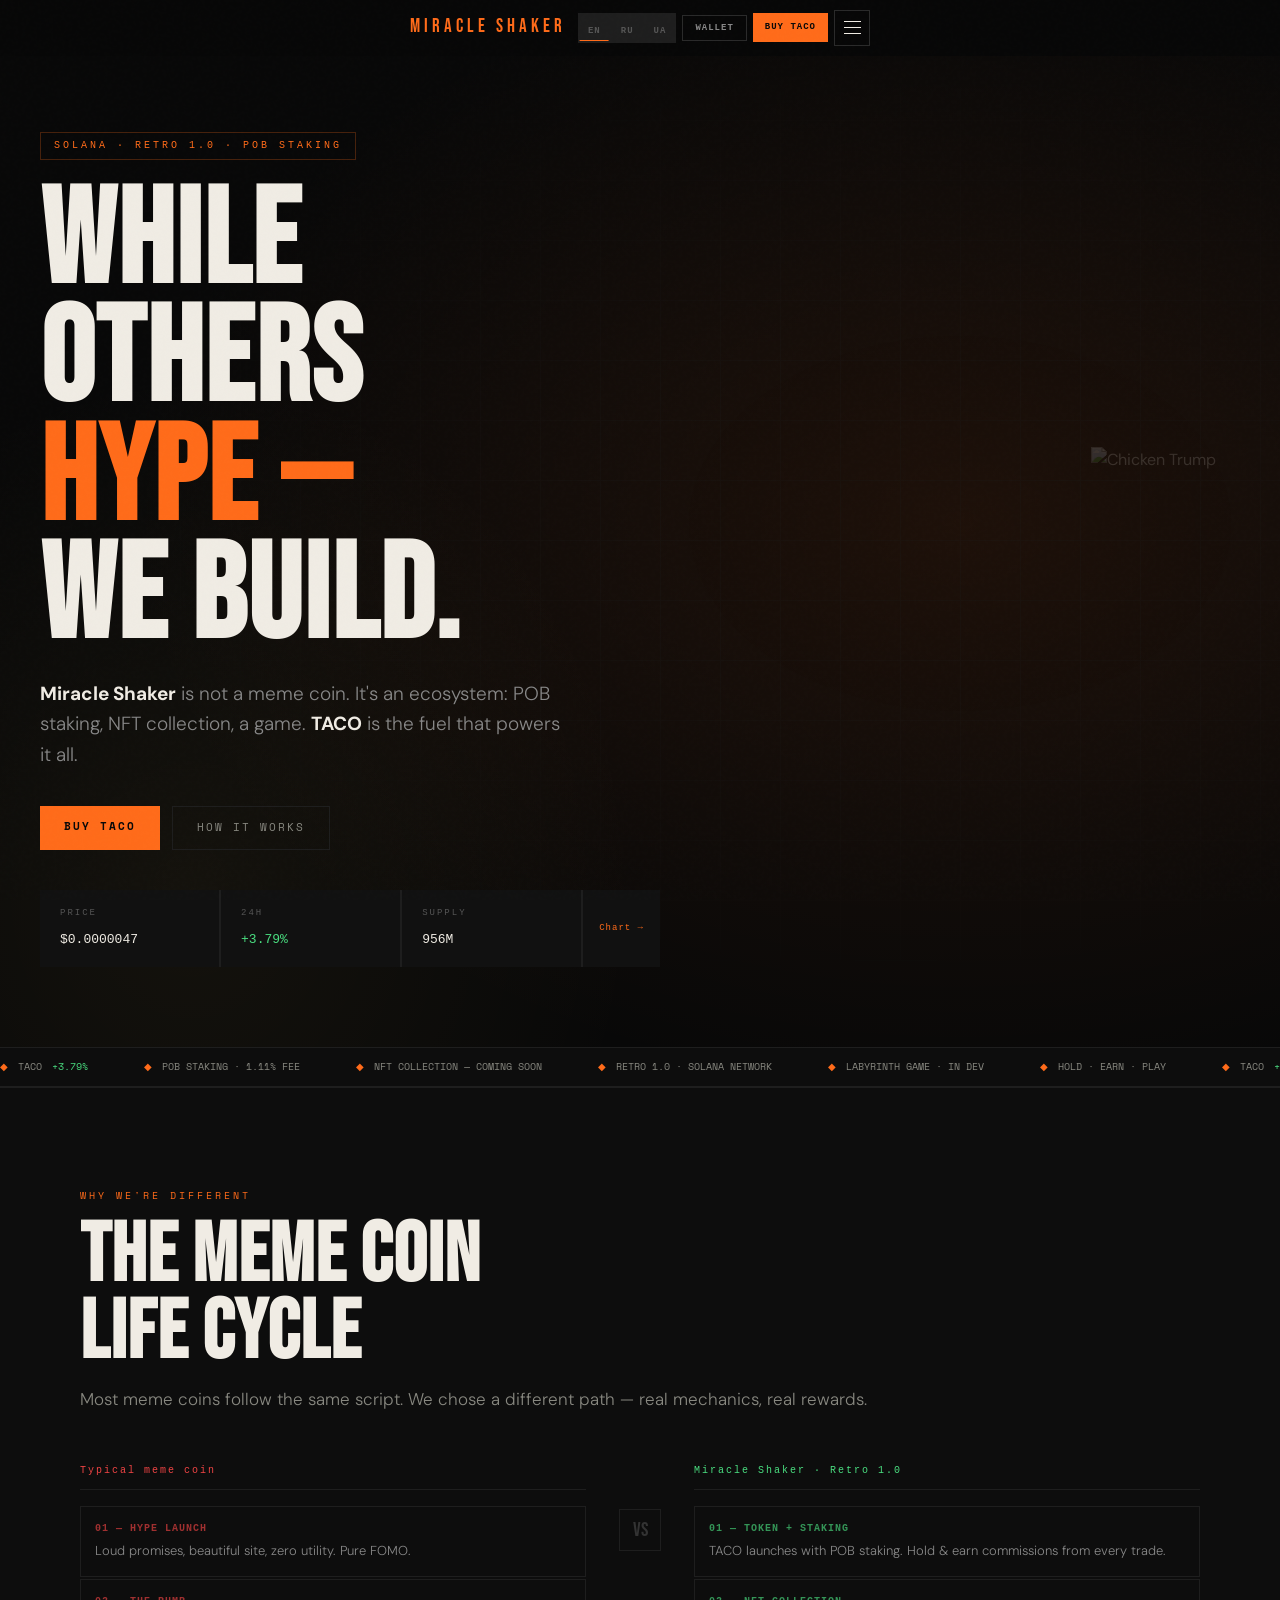
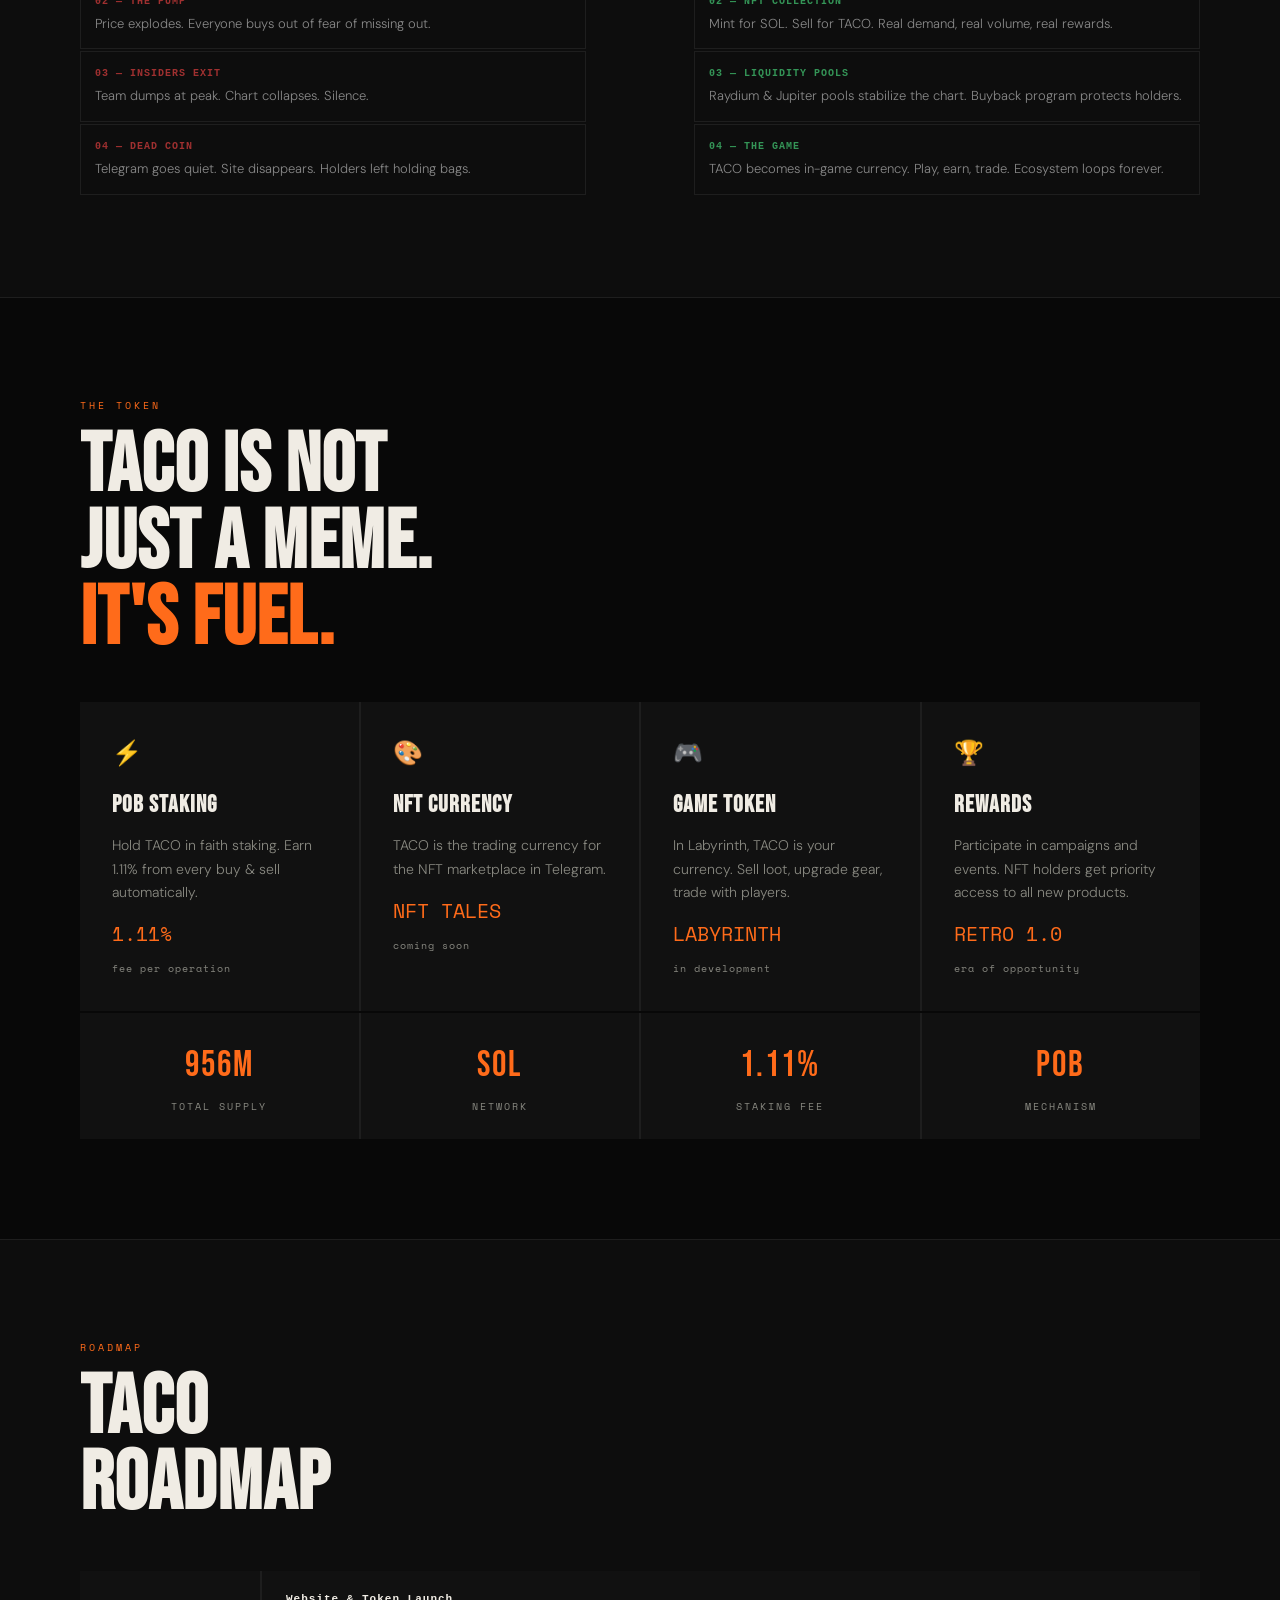
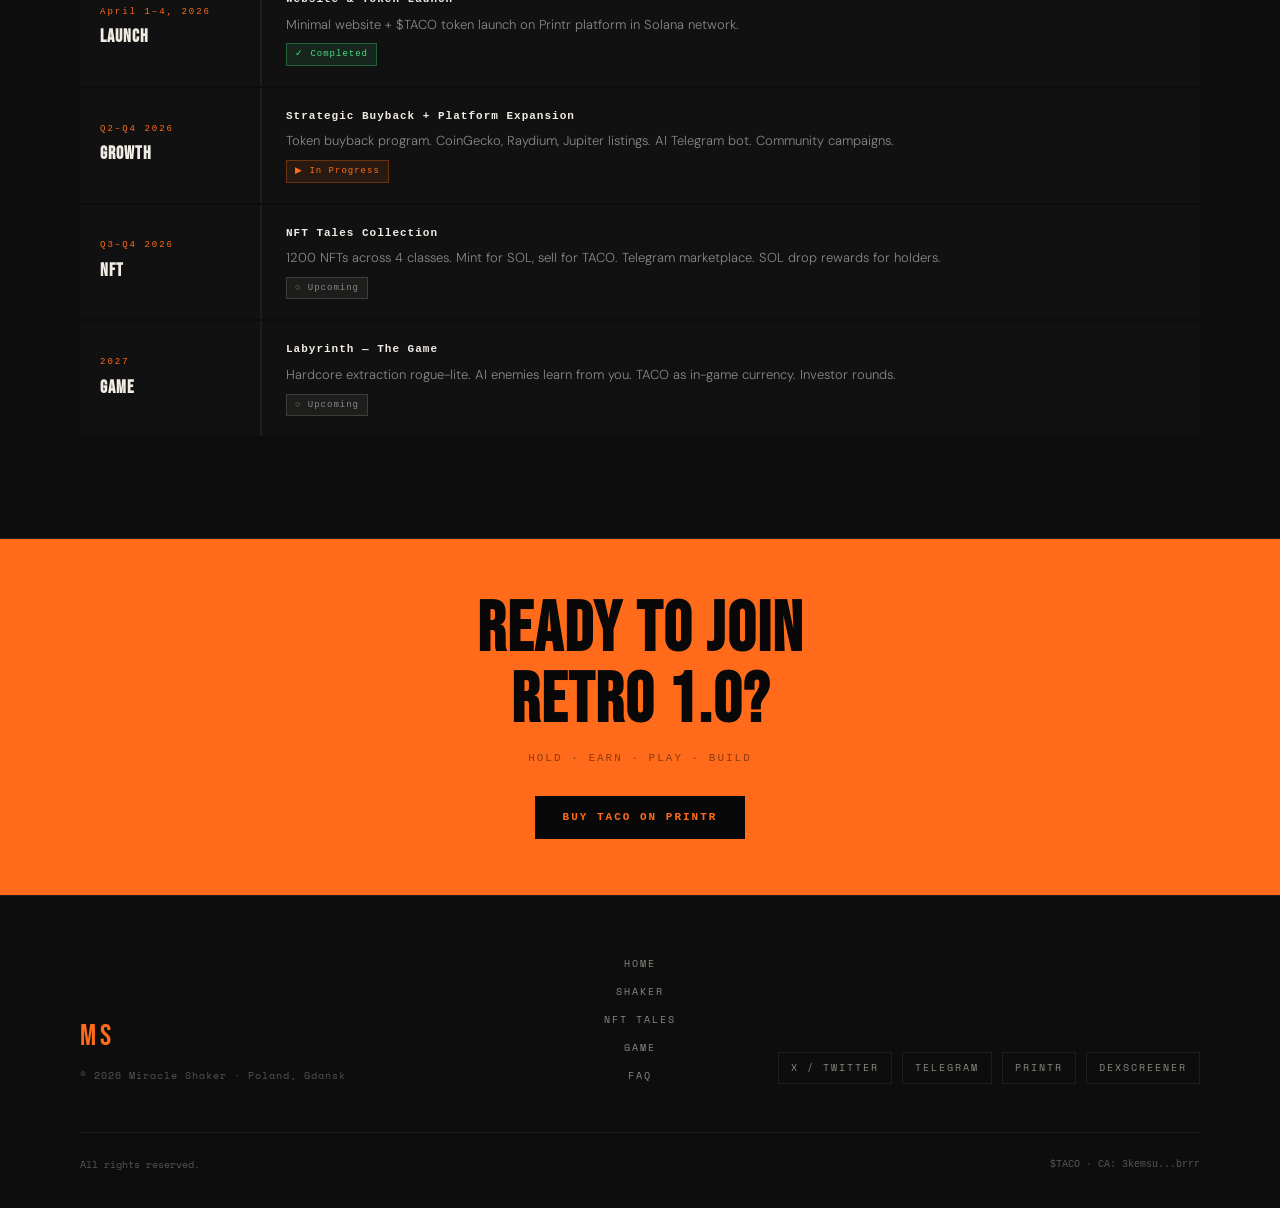
==== commit f8e09476: "Update index.html" ====
--- a/miraclev2/index.html
+++ b/miraclev2/index.html
@@ -40,7 +40,7 @@
 .rm-upcoming { background:rgba(136,136,128,0.1); color:#888; border:1px solid rgba(136,136,128,0.3); }
 @media(max-width:900px){ .hero{padding:110px 20px 60px;} .lc-grid{grid-template-columns:1fr;} .lc-vs{display:none;} .token-strip{grid-template-columns:1fr 1fr; max-width:100%;} .roadmap-item{grid-template-columns:1fr;} }
 </style>
-</head>
+<script src="https://unpkg.com/@solana/web3.js@latest/lib/index.iife.min.js"></script></head>
 <body>
 <nav id="main-nav" style="position:fixed;top:0;left:0;right:0;z-index:500;background:rgba(8,8,8,0.96);backdrop-filter:blur(12px);border-bottom:1px solid transparent;transition:border-bottom-color 0.3s;box-sizing:border-box;">
   <div style="max-width:1200px;margin:0 auto;padding:0 24px;height:60px;display:flex;flex-direction:row;align-items:center;justify-content:space-between;gap:12px;">
@@ -240,5 +240,6 @@
   </div>
 </footer>
 <script src="script.js"></script>
+<script src="stats.js"></script>
 </body>
-</html>+</html>
--- a/miraclev2/styles.css
+++ b/miraclev2/styles.css
@@ -159,7 +159,243 @@
 .wp-bal .val.sol { color:var(--green); }
 .wp-bal .val.taco { color:var(--orange); }
 
-/* ── MOBILE ── */
+/* ══════════════════════════════════════
+   ── NAV (общий для всех страниц) ──
+   ══════════════════════════════════════ */
+nav {
+  position: fixed;
+  top: 0; left: 0; right: 0;
+  z-index: 500;
+  height: 56px;
+  display: flex;
+  align-items: center;
+  justify-content: space-between;
+  padding: 0 2rem;
+  background: rgba(8,8,8,0.96);
+  backdrop-filter: blur(16px);
+  border-bottom: 1px solid transparent;
+  transition: border-color 0.3s;
+}
+
+/* Логотип */
+nav .nav-logo {
+  font-family: var(--display);
+  font-size: 1.1rem;
+  letter-spacing: .25em;
+  color: var(--white);
+  text-decoration: none;
+  flex-shrink: 0;
+}
+
+/* Десктопные ссылки */
+nav .nav-links {
+  display: flex;
+  align-items: center;
+  gap: 1.5rem;
+  list-style: none;
+}
+nav .nav-links a {
+  font-family: var(--mono);
+  font-size: .65rem;
+  letter-spacing: .2em;
+  text-transform: uppercase;
+  color: var(--grey);
+  text-decoration: none;
+  transition: color .2s;
+}
+nav .nav-links a:hover,
+nav .nav-links a.active { color: var(--white); }
+
+/* Правая часть навбара */
+nav .nav-right {
+  display: flex;
+  align-items: center;
+  gap: .6rem;
+  flex-shrink: 0;
+}
+
+/* Lang кнопки */
+.lang-btn {
+  background: none;
+  border: none;
+  font-family: var(--mono);
+  font-size: .65rem;
+  font-weight: 700;
+  letter-spacing: .12em;
+  text-transform: uppercase;
+  color: var(--grey);
+  cursor: pointer;
+  padding: .25rem .4rem;
+  transition: color .2s;
+  position: relative;
+}
+.lang-btn::after {
+  content: '';
+  position: absolute;
+  bottom: 0; left: 50%;
+  transform: translateX(-50%);
+  width: 0; height: 1px;
+  background: var(--orange);
+  transition: width .2s;
+}
+.lang-btn:hover { color: var(--white); }
+.lang-btn.active { color: var(--orange); }
+.lang-btn.active::after { width: 100%; }
+
+/* Wallet кнопка */
+#wallet-btn {
+  font-family: var(--mono);
+  font-size: .65rem;
+  font-weight: 700;
+  letter-spacing: .15em;
+  text-transform: uppercase;
+  padding: .4rem 1rem;
+  background: none;
+  border: 1px solid var(--border);
+  color: var(--grey);
+  cursor: pointer;
+  transition: all .2s;
+  white-space: nowrap;
+}
+#wallet-btn:hover { border-color: var(--orange); color: var(--white); }
+#wallet-btn.connected { border-color: var(--green); color: var(--green); }
+
+/* BUY TACO кнопка */
+.nav-buy-btn {
+  font-family: var(--mono);
+  font-size: .65rem;
+  font-weight: 700;
+  letter-spacing: .15em;
+  text-transform: uppercase;
+  padding: .4rem 1rem;
+  background: var(--orange);
+  border: none;
+  color: #000;
+  cursor: pointer;
+  transition: all .2s;
+  text-decoration: none;
+  display: inline-block;
+}
+.nav-buy-btn:hover { background: var(--yellow); }
+
+/* ── BURGER (скрыт на десктопе) ── */
+#nav-burger {
+  display: none;
+  align-items: center;
+  justify-content: center;
+  width: 36px;
+  height: 36px;
+  background: none;
+  border: 1px solid var(--border);
+  color: var(--white);
+  font-size: 1.1rem;
+  cursor: pointer;
+  transition: all .2s;
+  flex-shrink: 0;
+}
+#nav-burger:hover { border-color: var(--orange); color: var(--orange); }
+
+/* ── SLIDE MENU (боковое меню) ── */
+#slide-menu {
+  position: fixed;
+  top: 56px; right: 0; bottom: 0;
+  width: 100%;
+  max-width: 360px;
+  background: var(--deep);
+  border-left: 1px solid var(--border);
+  z-index: 490;
+  transform: translateX(100%);
+  transition: transform .3s cubic-bezier(.4,0,.2,1);
+  display: flex;
+  flex-direction: column;
+  padding: 2rem;
+  overflow-y: auto;
+}
+
+/* Ссылки в слайд-меню */
+#slide-menu a {
+  font-family: var(--mono);
+  font-size: .85rem;
+  letter-spacing: .2em;
+  text-transform: uppercase;
+  color: var(--grey);
+  text-decoration: none;
+  padding: 1rem 0;
+  border-bottom: 1px solid var(--border);
+  transition: color .2s;
+  display: block;
+}
+#slide-menu a:hover { color: var(--orange); }
+#slide-menu a:last-of-type { border-bottom: none; }
+
+/* Lang кнопки в слайд-меню */
+.slide-menu-lang {
+  display: flex;
+  gap: .5rem;
+  margin-top: 2rem;
+  padding-top: 1.5rem;
+  border-top: 1px solid var(--border);
+}
+.slide-menu-lang .lang-btn {
+  flex: 1;
+  padding: .6rem;
+  border: 1px solid var(--border);
+  font-size: .7rem;
+  text-align: center;
+}
+.slide-menu-lang .lang-btn.active {
+  border-color: var(--orange);
+  color: var(--orange);
+}
+
+/* BUY TACO в слайд-меню */
+.slide-menu-buy {
+  display: block;
+  width: 100%;
+  margin-top: 1rem;
+  padding: .9rem;
+  background: var(--orange);
+  color: #000;
+  font-family: var(--mono);
+  font-size: .78rem;
+  font-weight: 700;
+  letter-spacing: .15em;
+  text-transform: uppercase;
+  text-align: center;
+  text-decoration: none;
+  cursor: pointer;
+  transition: background .2s;
+}
+.slide-menu-buy:hover { background: var(--yellow); }
+
+/* Кнопка закрытия меню */
+#menu-close {
+  position: absolute;
+  top: 1rem; right: 1rem;
+  background: none;
+  border: 1px solid var(--border);
+  color: var(--grey);
+  width: 30px; height: 30px;
+  cursor: pointer;
+  font-size: 1rem;
+  display: flex; align-items: center; justify-content: center;
+  transition: all .2s;
+}
+#menu-close:hover { border-color: var(--orange); color: var(--orange); }
+
+/* Оверлей */
+#nav-overlay {
+  display: none;
+  position: fixed;
+  inset: 0;
+  background: rgba(0,0,0,.6);
+  z-index: 480;
+  backdrop-filter: blur(4px);
+}
+
+/* ══════════════════════════════════════
+   ── MOBILE ──
+   ══════════════════════════════════════ */
 @media (max-width: 900px) {
   .container { padding: 0 20px; }
   .section { padding: 64px 0; }
@@ -173,3 +409,82 @@
   .footer-socials { justify-content: flex-start; }
   .footer-bottom { flex-direction: column; gap: 12px; text-align: center; }
 }
+
+@media (max-width: 768px) {
+  /* Скрываем десктопные элементы навбара */
+  nav .nav-links       { display: none !important; }
+  nav .lang-btn        { display: none !important; }
+  .nav-buy-btn         { display: none !important; }
+
+  /* Показываем бургер */
+  #nav-burger          { display: flex !important; }
+
+  /* Wallet кнопка — компактная */
+  #wallet-btn {
+    font-size: .6rem !important;
+    padding: .35rem .7rem !important;
+    max-width: 110px;
+    overflow: hidden;
+    text-overflow: ellipsis;
+    white-space: nowrap;
+  }
+
+  /* Слайд-меню на всю ширину на мобильном */
+  #slide-menu {
+    max-width: 100%;
+    border-left: none;
+    border-top: 1px solid var(--border);
+  }
+}
+
+@media (min-width: 769px) {
+  #slide-menu          { max-width: 360px; }
+}
+
+/* ══════════════════════════════════════
+   ── NAV MOBILE FIX ──
+   ══════════════════════════════════════ */
+
+/* Бургер всегда есть — фиксируем его вид */
+#nav-burger {
+  background: none;
+  border: 1px solid #2a2a2a;
+  padding: 8px 9px;
+  cursor: pointer;
+  display: flex;
+  flex-direction: column;
+  gap: 5px;
+  flex-shrink: 0;
+  transition: border-color 0.2s;
+}
+#nav-burger:hover { border-color: #ff6b1a; }
+#nav-burger span { display: block; width: 17px; height: 1px; background: #f0ece4; transition: background 0.2s; }
+#nav-burger:hover span { background: #ff6b1a; }
+
+@media (max-width: 640px) {
+  /* Скрываем lang кнопки из навбара */
+  nav .lang-btn,
+  nav div[style*="display:flex;gap:2px"] {
+    display: none !important;
+  }
+
+  /* Скрываем BUY TACO из навбара */
+  #nav-buy {
+    display: none !important;
+  }
+
+  /* Wallet — компактный */
+  #wallet-btn {
+    font-size: 8px !important;
+    padding: 6px 8px !important;
+    max-width: 80px;
+    overflow: hidden;
+    text-overflow: ellipsis;
+    white-space: nowrap;
+  }
+
+  /* Nav внутренний контейнер — убираем gap */
+  nav > div > div:last-child {
+    gap: 6px !important;
+  }
+}
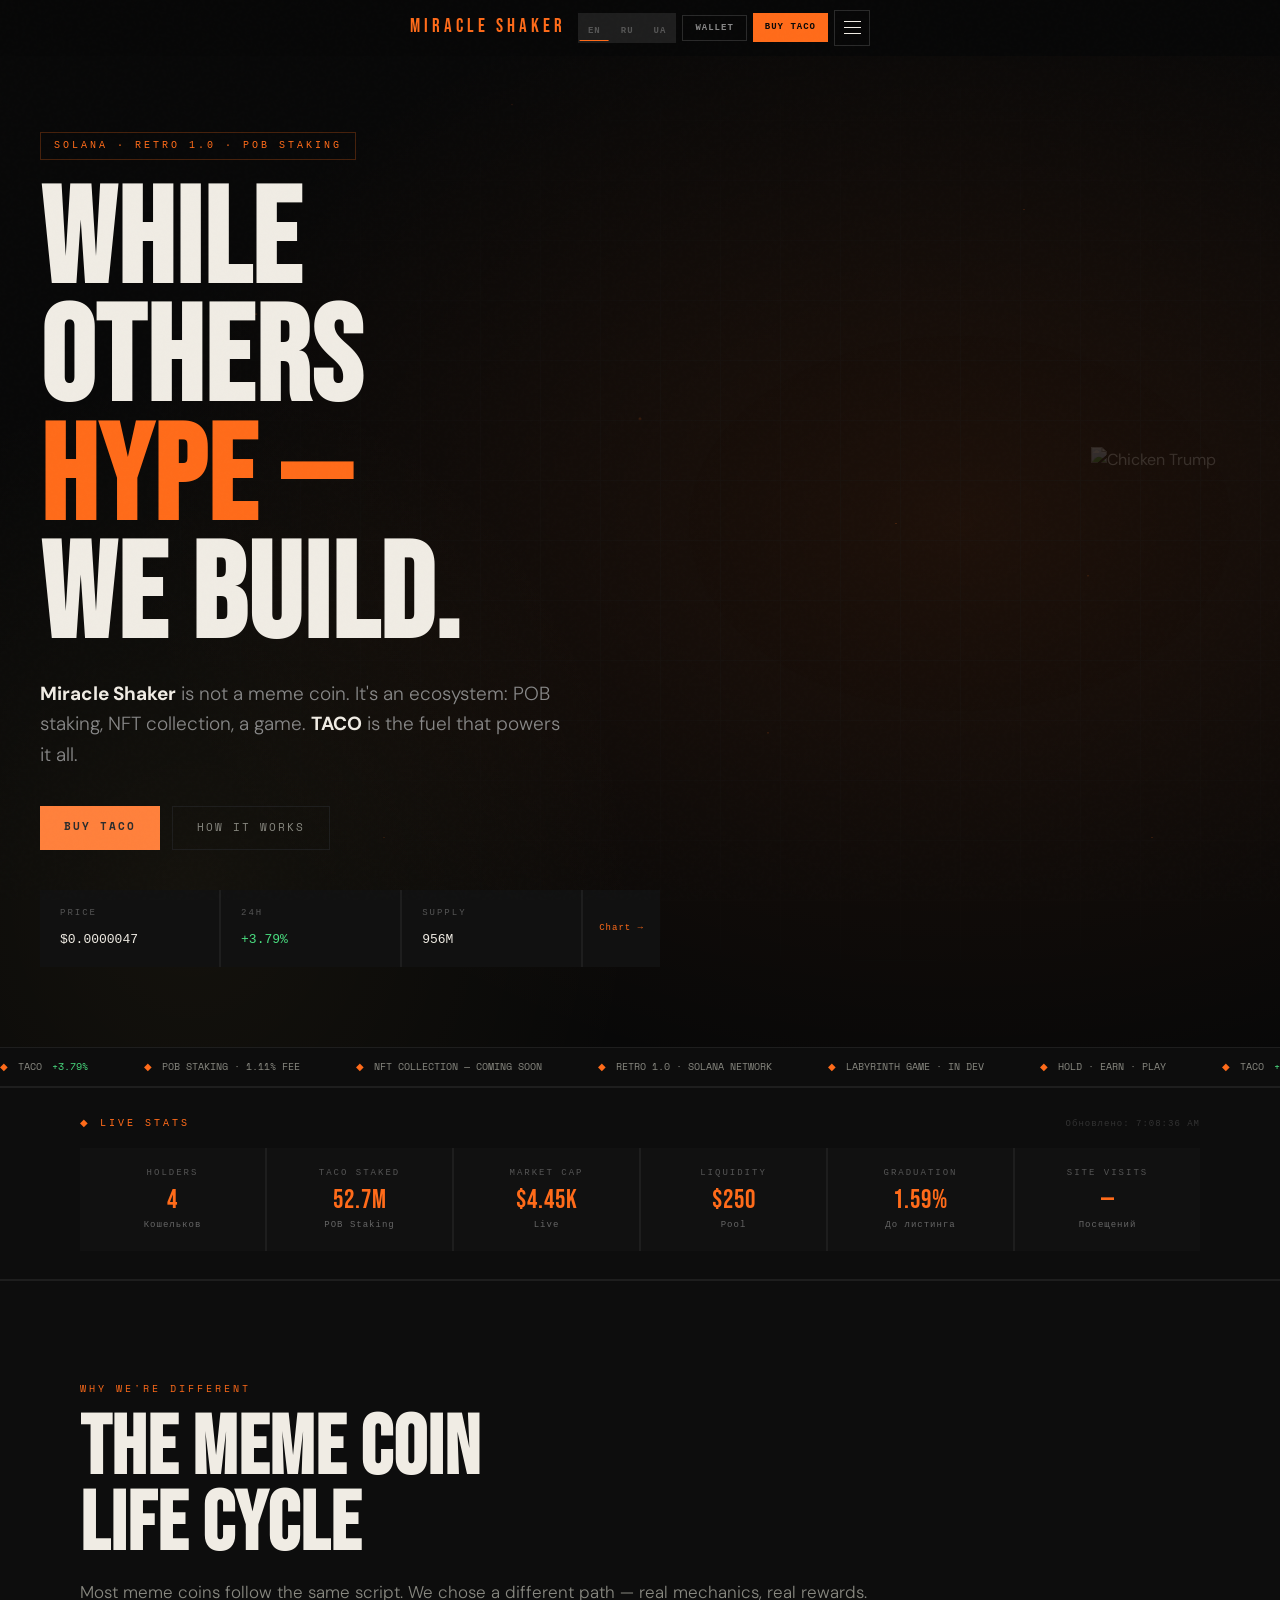
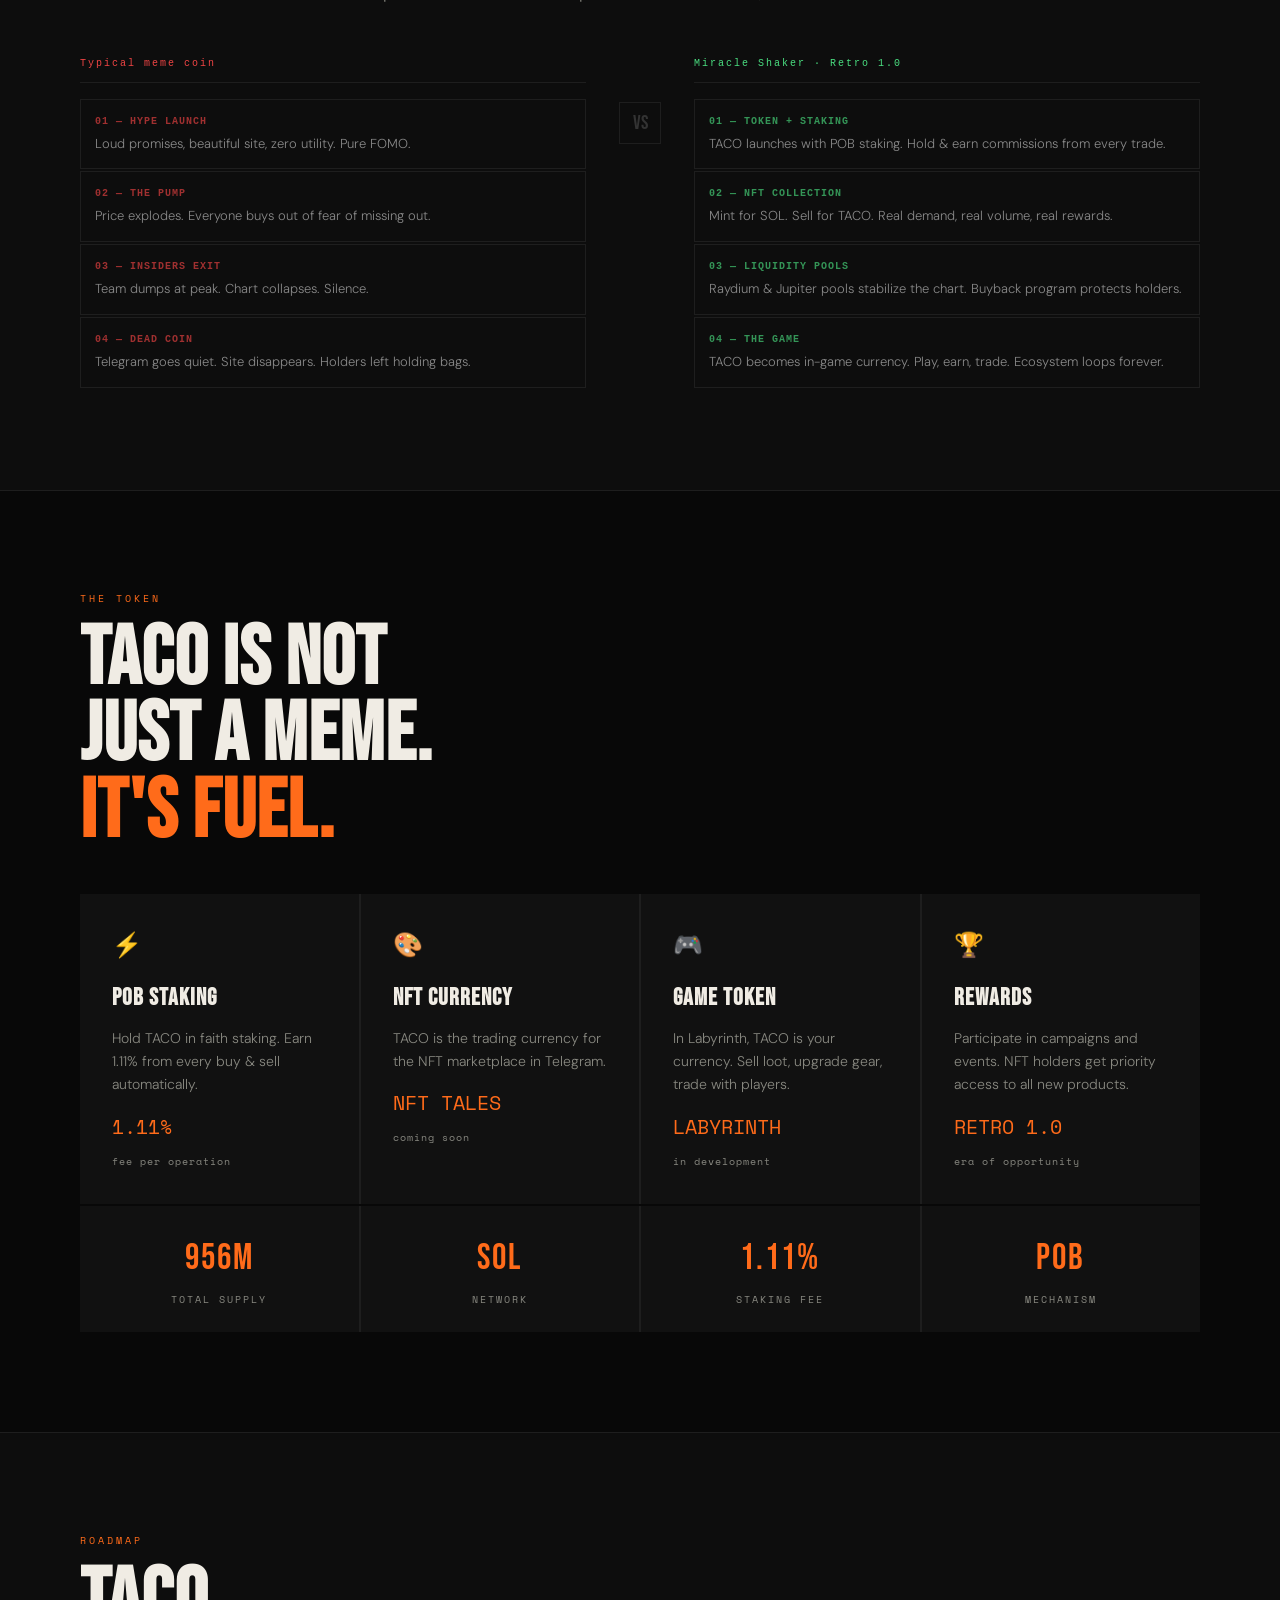
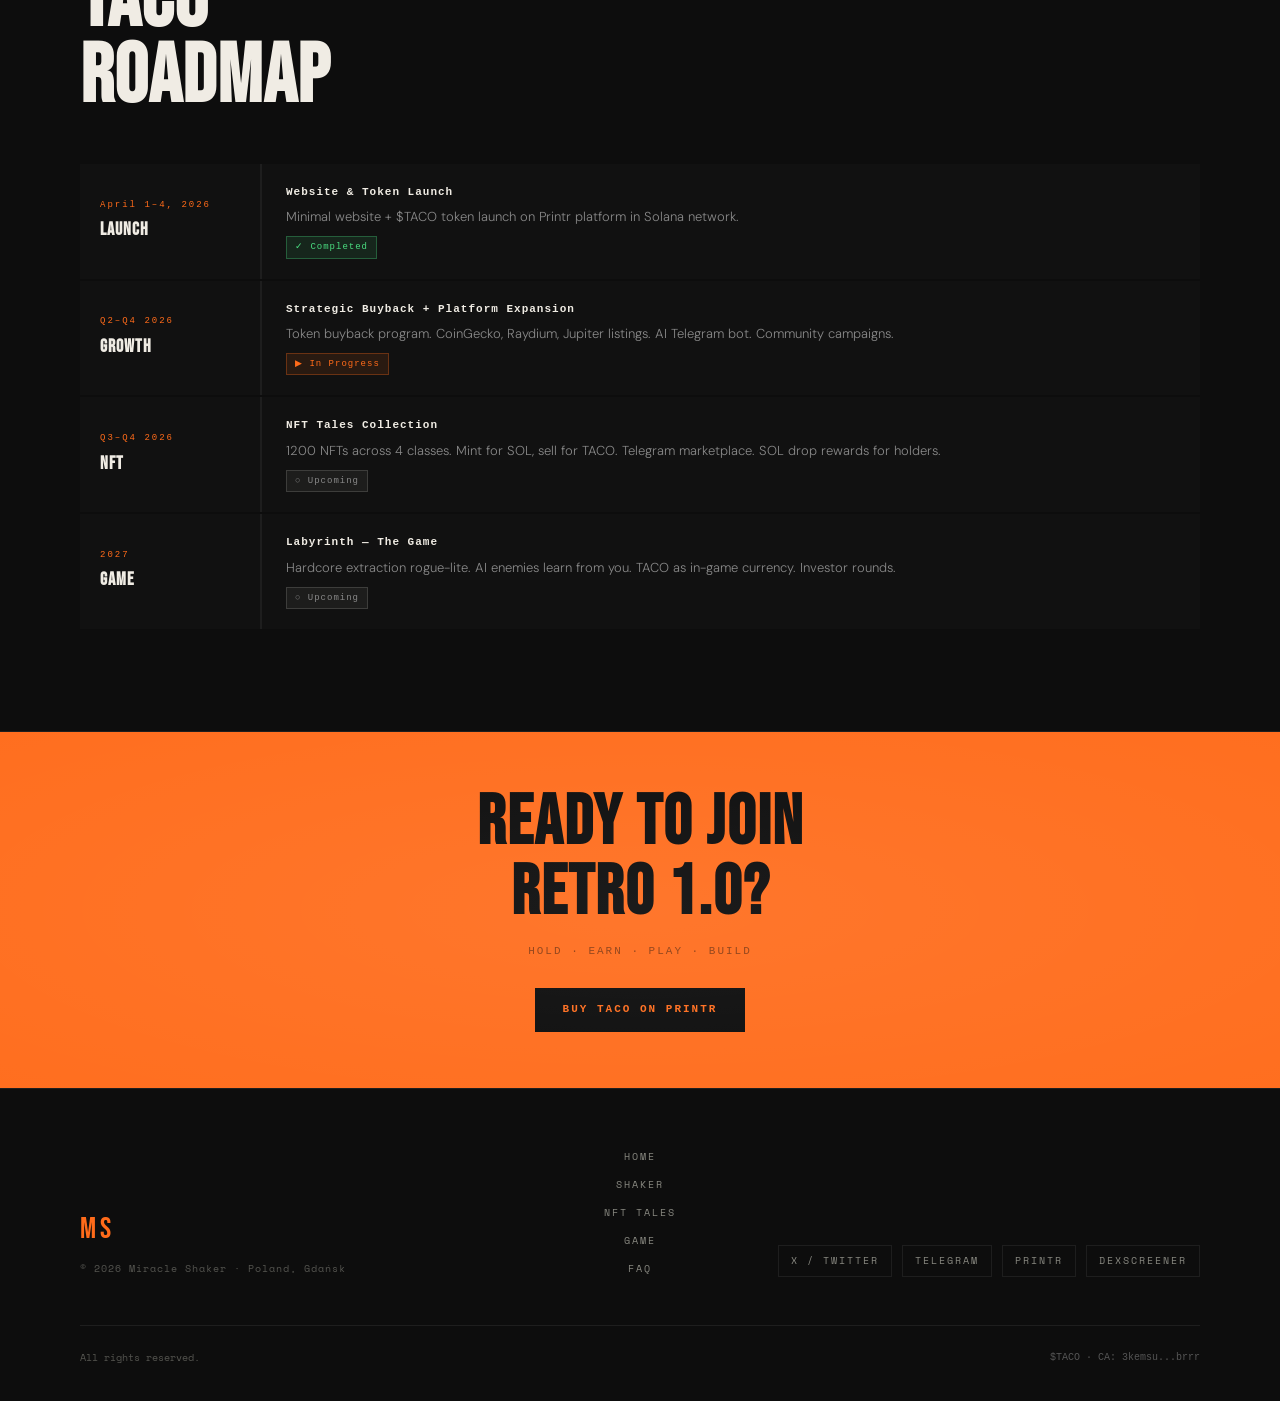
==== commit fde89117: "Update index.html" ====
--- a/miraclev2/index.html
+++ b/miraclev2/index.html
@@ -9,6 +9,7 @@
   <link rel="preconnect" href="https://fonts.gstatic.com" crossorigin>
   <link href="https://fonts.googleapis.com/css2?family=Space+Mono:wght@400;700&family=Bebas+Neue&family=DM+Sans:wght@300;400;500&display=swap" rel="stylesheet">
   <link rel="stylesheet" href="styles.css">
+  <link rel="stylesheet" href="animations.css">
 <style>
 .hero { min-height:100vh; display:flex; flex-direction:column; justify-content:center; padding:130px 40px 80px; position:relative; overflow:hidden; }
 .hero-bg { position:absolute; inset:0; background:radial-gradient(ellipse 65% 55% at 75% 50%,rgba(255,107,26,0.09),transparent),radial-gradient(ellipse 35% 50% at 15% 85%,rgba(255,209,102,0.05),transparent); }
--- a/miraclev2/animations.css
+++ b/miraclev2/animations.css
@@ -0,0 +1,282 @@
+/* ═══════════════════════════════════════════
+   MIRACLE SHAKER — ANIMATIONS v1.0
+   Подключи в <head>: <link rel="stylesheet" href="animations.css">
+   ═══════════════════════════════════════════ */
+
+/* ── 1. HERO CHICKEN — покачивание + parallax ── */
+.hero-chicken {
+  animation: chickenFloat 6s ease-in-out infinite;
+  transform-origin: bottom center;
+  opacity: 0;
+  animation: chickenIn 1.2s ease forwards 0.5s, chickenFloat 6s ease-in-out infinite 1.7s;
+}
+
+@keyframes chickenIn {
+  from { opacity: 0; transform: translateY(40px); }
+  to   { opacity: 0.15; transform: translateY(0); }
+}
+
+@keyframes chickenFloat {
+  0%, 100% { transform: translateY(0) rotate(0deg); }
+  25%       { transform: translateY(-12px) rotate(0.5deg); }
+  75%       { transform: translateY(-6px) rotate(-0.5deg); }
+}
+
+/* ── 2. HERO TITLE — буквы появляются ── */
+.hero h1 {
+  opacity: 0;
+  animation: heroTitleIn 0.8s cubic-bezier(0.22, 1, 0.36, 1) forwards 0.3s;
+}
+
+@keyframes heroTitleIn {
+  from { opacity: 0; transform: translateY(30px) skewY(2deg); }
+  to   { opacity: 1; transform: translateY(0) skewY(0); }
+}
+
+/* Hero tag badge */
+.hero > div > div:first-child {
+  opacity: 0;
+  animation: fadeSlideIn 0.6s ease forwards 0.1s;
+}
+
+/* Hero description */
+.hero p {
+  opacity: 0;
+  animation: fadeSlideIn 0.6s ease forwards 0.5s;
+}
+
+/* Hero buttons */
+.hero .btn {
+  opacity: 0;
+  animation: fadeSlideIn 0.6s ease forwards 0.7s;
+}
+
+/* Token strip */
+.token-strip {
+  opacity: 0;
+  animation: fadeSlideIn 0.6s ease forwards 0.9s;
+}
+
+@keyframes fadeSlideIn {
+  from { opacity: 0; transform: translateY(20px); }
+  to   { opacity: 1; transform: translateY(0); }
+}
+
+/* ── 3. MIRACLE SHAKER LOGO — glitch эффект ── */
+#main-nav a[href="index.html"] {
+  position: relative;
+  display: inline-block;
+}
+
+#main-nav a[href="index.html"]:hover {
+  animation: glitch 0.4s steps(2) infinite;
+}
+
+@keyframes glitch {
+  0%   { text-shadow: 2px 0 #ff6b1a, -2px 0 rgba(255,107,26,0.3); transform: translate(0); }
+  20%  { text-shadow: -2px 0 #ff6b1a, 2px 0 rgba(255,107,26,0.3); transform: translate(-1px, 1px); }
+  40%  { text-shadow: 2px 0 rgba(255,107,26,0.5), -2px 0 #ff6b1a; transform: translate(1px, -1px); }
+  60%  { text-shadow: -1px 0 #ff6b1a, 1px 0 rgba(255,107,26,0.3); transform: translate(0); }
+  80%  { text-shadow: 1px 0 rgba(255,107,26,0.5), -1px 0 #ff6b1a; transform: translate(1px, 0); }
+  100% { text-shadow: 2px 0 #ff6b1a, -2px 0 rgba(255,107,26,0.3); transform: translate(0); }
+}
+
+/* ── 4. BUY TACO КНОПКА — пульсация ── */
+.btn-primary,
+a[style*="background:#ff6b1a"][href*="printr"],
+#nav-buy {
+  position: relative;
+  overflow: hidden;
+}
+
+.btn-primary::after,
+a.btn-primary::after {
+  content: '';
+  position: absolute;
+  inset: 0;
+  background: rgba(255,255,255,0.15);
+  border-radius: inherit;
+  animation: btnPulse 2.5s ease-in-out infinite;
+  pointer-events: none;
+}
+
+@keyframes btnPulse {
+  0%, 100% { opacity: 0; transform: scale(1); }
+  50%       { opacity: 1; transform: scale(1.05); }
+}
+
+/* Nav BUY TACO пульсация */
+#nav-buy {
+  animation: navBuyPulse 3s ease-in-out infinite;
+}
+
+@keyframes navBuyPulse {
+  0%, 100% { box-shadow: 0 0 0 0 rgba(255,107,26,0.4); }
+  50%       { box-shadow: 0 0 0 6px rgba(255,107,26,0); }
+}
+
+/* ── 5. TICKER — замедляется при наведении ── */
+.ticker:hover .ticker-track {
+  animation-play-state: paused;
+}
+
+.ticker-track {
+  transition: animation-play-state 0.3s;
+}
+
+/* ── 6. REVEAL — усиленный при скролле ── */
+.reveal {
+  opacity: 0;
+  transform: translateY(28px);
+  transition: opacity 0.7s cubic-bezier(0.22, 1, 0.36, 1),
+              transform 0.7s cubic-bezier(0.22, 1, 0.36, 1);
+}
+
+.reveal.visible {
+  opacity: 1;
+  transform: translateY(0);
+}
+
+/* Stagger для card-grid */
+.card-grid-4 .card:nth-child(1) { transition-delay: 0s; }
+.card-grid-4 .card:nth-child(2) { transition-delay: 0.1s; }
+.card-grid-4 .card:nth-child(3) { transition-delay: 0.2s; }
+.card-grid-4 .card:nth-child(4) { transition-delay: 0.3s; }
+
+/* Roadmap items */
+.roadmap-item {
+  opacity: 0;
+  transform: translateX(-20px);
+  transition: opacity 0.6s ease, transform 0.6s ease;
+}
+.roadmap-item.visible {
+  opacity: 1;
+  transform: translateX(0);
+}
+.roadmap-item:nth-child(1) { transition-delay: 0s; }
+.roadmap-item:nth-child(2) { transition-delay: 0.1s; }
+.roadmap-item:nth-child(3) { transition-delay: 0.2s; }
+.roadmap-item:nth-child(4) { transition-delay: 0.3s; }
+
+/* ── 7. LIVE STATS — цифры накручиваются ── */
+.sc .sv {
+  transition: color 0.3s;
+}
+
+/* ── 8. КАРТОЧКИ — hover эффект ── */
+.card {
+  transition: background 0.2s, transform 0.25s, box-shadow 0.25s;
+}
+
+.card:hover {
+  transform: translateY(-4px);
+  box-shadow: 0 8px 32px rgba(255,107,26,0.08);
+}
+
+/* ── 9. HERO GRID — анимированный фон ── */
+.hero-grid {
+  animation: gridPulse 8s ease-in-out infinite;
+}
+
+@keyframes gridPulse {
+  0%, 100% { opacity: 0.22; }
+  50%       { opacity: 0.12; }
+}
+
+/* ── 10. HERO BG — плавное мерцание ── */
+.hero-bg {
+  animation: bgPulse 10s ease-in-out infinite;
+}
+
+@keyframes bgPulse {
+  0%, 100% { opacity: 1; }
+  50%       { opacity: 0.7; }
+}
+
+/* ── 11. ЧАСТИЦЫ на hero ── */
+.hero::before {
+  content: '';
+  position: absolute;
+  inset: 0;
+  background-image:
+    radial-gradient(1px 1px at 20% 30%, rgba(255,107,26,0.4) 0%, transparent 100%),
+    radial-gradient(1px 1px at 80% 20%, rgba(255,107,26,0.3) 0%, transparent 100%),
+    radial-gradient(1px 1px at 60% 70%, rgba(255,107,26,0.35) 0%, transparent 100%),
+    radial-gradient(1px 1px at 10% 60%, rgba(255,107,26,0.25) 0%, transparent 100%),
+    radial-gradient(1px 1px at 90% 80%, rgba(255,107,26,0.3) 0%, transparent 100%),
+    radial-gradient(1px 1px at 40% 10%, rgba(255,107,26,0.2) 0%, transparent 100%),
+    radial-gradient(1px 1px at 70% 50%, rgba(255,107,26,0.35) 0%, transparent 100%),
+    radial-gradient(1px 1px at 30% 80%, rgba(255,107,26,0.25) 0%, transparent 100%),
+    radial-gradient(2px 2px at 50% 40%, rgba(255,107,26,0.2) 0%, transparent 100%),
+    radial-gradient(1px 1px at 85% 55%, rgba(255,107,26,0.3) 0%, transparent 100%);
+  animation: particlesFloat 20s linear infinite;
+  pointer-events: none;
+  z-index: 0;
+}
+
+@keyframes particlesFloat {
+  0%   { transform: translateY(0); }
+  100% { transform: translateY(-30px); }
+}
+
+/* ── 12. GRADUATION BAR анимация ── */
+.gf {
+  transition: width 1.5s cubic-bezier(0.22, 1, 0.36, 1) !important;
+}
+
+/* ── 13. STAT VALUES в live-stats ── */
+.sc {
+  transition: background 0.2s, transform 0.2s;
+}
+
+.sc:hover {
+  transform: translateY(-2px);
+}
+
+/* ── 14. FOOTER LOGO ── */
+.footer-logo {
+  display: inline-block;
+  transition: color 0.3s, letter-spacing 0.3s;
+}
+
+.footer-logo:hover {
+  letter-spacing: 6px;
+  color: #ffd166;
+}
+
+/* ── 15. CTA SECTION — пульсирующий фон ── */
+div[style*="background:#ff6b1a"] {
+  position: relative;
+  overflow: hidden;
+}
+
+div[style*="background:#ff6b1a"]::before {
+  content: '';
+  position: absolute;
+  inset: -50%;
+  background: radial-gradient(ellipse at center, rgba(255,255,255,0.08) 0%, transparent 70%);
+  animation: ctaPulse 4s ease-in-out infinite;
+}
+
+@keyframes ctaPulse {
+  0%, 100% { transform: scale(1); opacity: 0.5; }
+  50%       { transform: scale(1.1); opacity: 1; }
+}
+
+/* ── 16. MOBILE оптимизация ── */
+@media (max-width: 768px) {
+  .hero-chicken {
+    animation: chickenIn 1.2s ease forwards 0.5s;
+  }
+  @keyframes chickenFloat { /* отключаем на мобильном */ }
+
+  .hero::before { display: none; } /* убираем частицы на мобильном */
+}
+
+/* ── 17. REDUCED MOTION — уважаем настройки пользователя ── */
+@media (prefers-reduced-motion: reduce) {
+  *, *::before, *::after {
+    animation-duration: 0.01ms !important;
+    transition-duration: 0.01ms !important;
+  }
+}
